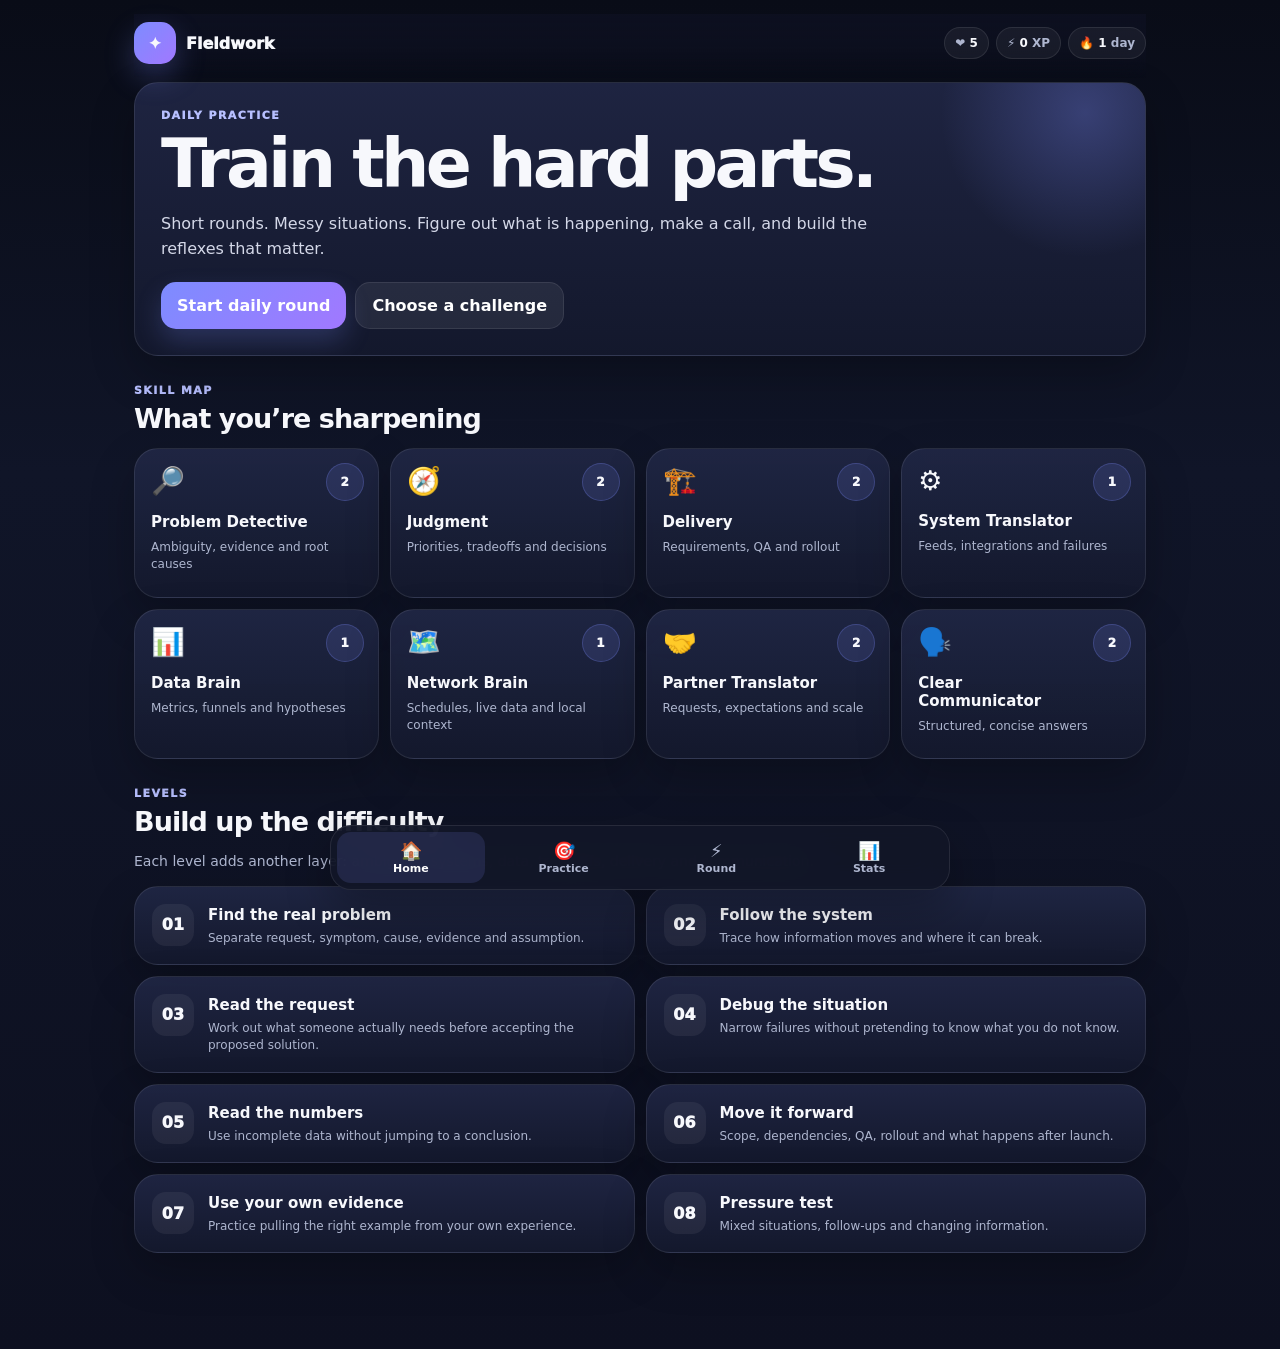
==== index.html @ 537ea499 "Create private practice game" ====
<!doctype html>
<html lang="en">
<head>
<meta charset="utf-8">
<meta name="viewport" content="width=device-width,initial-scale=1,viewport-fit=cover">
<meta name="theme-color" content="#0d1020">
<title>Fieldwork</title>
<style>
:root{--bg:#0d1020;--panel:#181d34;--panel2:#232a48;--text:#f7f8fc;--muted:#aeb6cf;--accent:#7d8cff;--accent2:#a178ff;--good:#46d7a7;--warn:#ffc857;--bad:#ff7180;--line:rgba(255,255,255,.09)}*{box-sizing:border-box}html{scroll-behavior:smooth}body{margin:0;background:linear-gradient(180deg,#090c17,#101528 35%,#0d1020);color:var(--text);font-family:Inter,ui-sans-serif,system-ui,-apple-system,BlinkMacSystemFont,"Segoe UI",sans-serif;min-height:100vh}button,textarea{font:inherit}.app{max-width:1040px;margin:auto;padding:14px 14px 96px}.top{position:sticky;top:0;z-index:8;display:flex;align-items:center;justify-content:space-between;gap:12px;padding:8px 0 14px;background:linear-gradient(180deg,rgba(13,16,32,.97),rgba(13,16,32,.8),transparent);backdrop-filter:blur(12px)}.brand{display:flex;align-items:center;gap:10px;font-weight:950}.logo{width:42px;height:42px;border-radius:15px;background:linear-gradient(135deg,var(--accent),var(--accent2));display:grid;place-items:center;box-shadow:0 12px 30px rgba(125,140,255,.28)}.mini{display:flex;gap:7px;flex-wrap:wrap;justify-content:flex-end}.pill{padding:8px 10px;border:1px solid var(--line);background:rgba(255,255,255,.05);border-radius:99px;color:var(--muted);font-size:12px;font-weight:850}.pill b{color:var(--text)}.view{display:none}.view.active{display:block}.card{background:linear-gradient(180deg,rgba(32,38,68,.94),rgba(20,25,45,.96));border:1px solid var(--line);border-radius:24px;box-shadow:0 18px 45px rgba(0,0,0,.24)}.hero{padding:26px;margin-top:4px;overflow:hidden;position:relative}.hero:after{content:"";position:absolute;width:300px;height:300px;border-radius:50%;background:radial-gradient(circle,rgba(125,140,255,.28),transparent 68%);right:-90px;top:-120px;pointer-events:none}.eyebrow{text-transform:uppercase;letter-spacing:.13em;color:#b7bfff;font-size:11px;font-weight:950}.hero h1{font-size:clamp(36px,8vw,68px);line-height:.94;letter-spacing:-.055em;margin:10px 0 16px;max-width:760px}.hero p{color:#d4d8e8;line-height:1.55;font-size:16px;max-width:720px}.actions{display:flex;gap:9px;flex-wrap:wrap;margin-top:20px}.btn{border:0;color:white;background:linear-gradient(135deg,var(--accent),var(--accent2));padding:13px 16px;border-radius:15px;font-weight:900;cursor:pointer;box-shadow:0 12px 26px rgba(125,140,255,.22)}.btn.secondary{background:rgba(255,255,255,.07);border:1px solid var(--line);box-shadow:none}.btn.ghost{background:transparent;border:1px solid var(--line);box-shadow:none;color:var(--muted)}.btn:disabled{opacity:.45;cursor:not-allowed}.section{margin-top:28px}.section h2{font-size:27px;letter-spacing:-.035em;margin:6px 0 5px}.sub{color:var(--muted);font-size:14px;line-height:1.5}.skills{display:grid;grid-template-columns:repeat(4,1fr);gap:11px;margin-top:14px}.skill{padding:16px;min-height:150px;position:relative}.skill .icon{font-size:27px;margin-bottom:16px}.skill h3{font-size:15px;margin:0 40px 8px 0}.skill p{font-size:12px;color:var(--muted);line-height:1.45;margin:0}.score{position:absolute;right:14px;top:14px;width:38px;height:38px;border-radius:50%;display:grid;place-items:center;background:rgba(125,140,255,.14);border:1px solid rgba(125,140,255,.25);font-size:12px;font-weight:950}.worlds{display:grid;grid-template-columns:repeat(2,1fr);gap:11px;margin-top:14px}.world{padding:17px;display:flex;gap:14px}.worldnum{width:42px;height:42px;flex:none;border-radius:14px;display:grid;place-items:center;background:rgba(255,255,255,.06);font-weight:950}.world h3{font-size:15px;margin:2px 0 6px}.world p{font-size:12px;color:var(--muted);line-height:1.45;margin:0}.quest{max-width:820px;margin:8px auto}.questhead{display:flex;align-items:center;justify-content:space-between;gap:8px;margin-bottom:10px}.round{font-size:12px;font-weight:900;color:#ffdc83;background:rgba(255,200,87,.1);border:1px solid rgba(255,200,87,.2);padding:7px 9px;border-radius:99px}.qcard{padding:24px}.scenario{margin:15px 0 18px;padding:13px 14px;border-left:3px solid var(--accent);background:rgba(125,140,255,.08);border-radius:0 14px 14px 0;line-height:1.5;color:#dce1ef}.q{font-size:23px;font-weight:950;line-height:1.22;letter-spacing:-.025em}.answers{display:grid;gap:9px;margin-top:16px}.answer{border:1px solid var(--line);background:rgba(255,255,255,.045);color:var(--text);text-align:left;padding:13px 14px;border-radius:15px;font-weight:800;cursor:pointer;line-height:1.4}.answer.sel{outline:2px solid var(--accent);background:rgba(125,140,255,.13)}.answer.good{outline:2px solid var(--good);background:rgba(70,215,167,.09)}.answer.bad{outline:2px solid var(--bad);background:rgba(255,113,128,.09)}.feedback{display:none;margin-top:15px;padding:15px;border-radius:15px;background:rgba(255,255,255,.05);border:1px solid var(--line);line-height:1.5}.feedback.show{display:block}.feedback p{font-size:13px;color:var(--muted);margin:6px 0 0}.qactions{display:flex;justify-content:space-between;gap:9px;margin-top:16px}.freebox{margin-top:16px}.freebox textarea{width:100%;min-height:140px;resize:vertical;background:rgba(255,255,255,.045);border:1px solid var(--line);border-radius:16px;color:var(--text);padding:14px;outline:none;line-height:1.5}.freebox textarea:focus{border-color:rgba(125,140,255,.6)}.rubric{display:none;margin-top:12px;padding:15px;border-radius:15px;background:rgba(70,215,167,.07);border:1px solid rgba(70,215,167,.2)}.rubric.show{display:block}.rubric li{margin:7px 0;color:#dce7e2;font-size:13px}.roundgrid{display:grid;grid-template-columns:repeat(2,1fr);gap:11px;margin-top:14px}.roundcard{padding:18px}.roundcard small{font-weight:950;color:#b8c0ff;text-transform:uppercase;letter-spacing:.08em}.roundcard h3{margin:7px 0 7px}.roundcard p{font-size:12px;color:var(--muted);line-height:1.45}.statsgrid{display:grid;grid-template-columns:.8fr 1.2fr;gap:12px}.big{padding:22px;text-align:center}.big .n{font-size:58px;font-weight:950;letter-spacing:-.06em}.big p{color:var(--muted);font-size:12px;line-height:1.5}.mastery{padding:22px}.row{display:grid;grid-template-columns:135px 1fr 32px;gap:9px;align-items:center;margin:12px 0}.row span{font-size:12px;font-weight:850}.bar{height:8px;background:rgba(255,255,255,.07);border-radius:99px;overflow:hidden}.bar i{display:block;height:100%;background:linear-gradient(90deg,var(--accent),var(--accent2))}.mistakes{padding:22px;margin-top:12px}.mistake{padding:12px 0;border-top:1px solid var(--line)}.mistake:first-child{border-top:0}.mistake p{margin:5px 0 0;color:var(--muted);font-size:12px}.nav{position:fixed;bottom:10px;left:50%;transform:translateX(-50%);z-index:10;width:min(620px,calc(100% - 20px));padding:6px;display:grid;grid-template-columns:repeat(4,1fr);gap:5px;background:rgba(18,22,40,.92);border:1px solid var(--line);border-radius:21px;backdrop-filter:blur(16px);box-shadow:0 18px 45px rgba(0,0,0,.28)}.nav button{border:0;background:transparent;color:var(--muted);border-radius:14px;padding:8px 3px;font-size:11px;font-weight:850;cursor:pointer}.nav button b{display:block;font-size:18px;margin-bottom:1px}.nav button.active{background:rgba(125,140,255,.14);color:white}@media(max-width:800px){.skills{grid-template-columns:repeat(2,1fr)}.worlds,.statsgrid{grid-template-columns:1fr}}@media(max-width:520px){.app{padding:10px 10px 88px}.hero{padding:21px}.qcard{padding:19px}.skills{gap:8px}.skill{min-height:145px;padding:14px}.worlds,.roundgrid{grid-template-columns:1fr}.mini .pill:last-child{display:none}.row{grid-template-columns:110px 1fr 28px}}
</style>
</head>
<body>
<div class="app">
<header class="top"><div class="brand"><div class="logo">✦</div><div>Fieldwork</div></div><div class="mini"><div class="pill">❤️ <b id="hearts">5</b></div><div class="pill">⚡ <b id="xp">0</b> XP</div><div class="pill">🔥 <b id="streak">1</b> day</div></div></header>
<main>
<section id="home" class="view active"><div class="card hero"><div class="eyebrow">Daily practice</div><h1>Train the hard parts.</h1><p>Short rounds. Messy situations. Figure out what is happening, make a call, and build the reflexes that matter.</p><div class="actions"><button class="btn" onclick="startQuest()">Start daily round</button><button class="btn secondary" onclick="go('practice')">Choose a challenge</button></div></div><div class="section"><div class="eyebrow">Skill map</div><h2>What you’re sharpening</h2><div class="skills" id="skills"></div></div><div class="section"><div class="eyebrow">Levels</div><h2>Build up the difficulty</h2><p class="sub">Each level adds another layer: ambiguity, systems, data, tradeoffs, delivery and communication.</p><div class="worlds" id="worlds"></div></div></section>
<section id="quest" class="view"><div class="quest"><div class="questhead"><button class="btn ghost" onclick="go('home')">← Home</button><div class="round" id="round"></div></div><div class="card qcard"><div class="eyebrow" id="skilltag"></div><div class="scenario" id="scenario"></div><div class="q" id="question"></div><div class="answers" id="answers"></div><div class="feedback" id="feedback"></div><div class="qactions"><span></span><button class="btn" id="next" onclick="nextStep()" disabled>Check</button></div></div></div></section>
<section id="practice" class="view"><div class="section"><div class="eyebrow">Challenge room</div><h2>Pick a mode</h2><p class="sub">Use quick rounds for speed or free response when you want to work through a messy situation in your own words.</p><div class="roundgrid" id="roundgrid"></div></div><div class="section"><div class="card qcard"><div class="eyebrow">Free response</div><div class="scenario">A partner says riders are complaining that buses shown in the app are not arriving.</div><div class="q">What would you do before deciding what needs to change?</div><div class="freebox"><textarea id="freeAnswer" placeholder="Work through it here..."></textarea><div class="actions"><button class="btn" onclick="showRubric()">Reveal checkpoints</button><button class="btn ghost" onclick="document.getElementById('freeAnswer').value=''">Clear</button></div><div class="rubric" id="rubric"><strong>Checkpoints</strong><ul><li>Clarify what riders are actually seeing, where, when and how often.</li><li>Separate scheduled information, real-time information, operational cancellations, processing and what the interface communicates.</li><li>Look for both quantitative and qualitative evidence.</li><li>Narrow the likely cause before deciding on a change.</li><li>Make ownership and next steps clear.</li><li>Decide what evidence would show that the problem is resolved.</li></ul></div></div></div></div></section>
<section id="stats" class="view"><div class="section"><div class="eyebrow">Progress</div><h2>Your dashboard</h2><div class="statsgrid"><div class="card big"><div class="n" id="bigxp">0</div><strong>TOTAL XP</strong><p>XP goes up when you catch assumptions, narrow causes, define success and make a defensible call.</p><button class="btn ghost" onclick="resetAll()">Reset progress</button></div><div class="card mastery" id="mastery"></div></div><div class="card mistakes"><div class="eyebrow">Replay deck</div><h2>Patterns worth revisiting</h2><div id="mistakes"></div></div></div></section>
</main></div>
<nav class="nav"><button data-v="home" class="active" onclick="go('home')"><b>🏠</b>Home</button><button data-v="practice" onclick="go('practice')"><b>🎯</b>Practice</button><button onclick="startQuest()"><b>⚡</b>Round</button><button data-v="stats" onclick="go('stats')"><b>📊</b>Stats</button></nav>
<script>
const skills=[['🔎','Problem Detective','Ambiguity, evidence and root causes',2],['🧭','Judgment','Priorities, tradeoffs and decisions',2],['🏗️','Delivery','Requirements, QA and rollout',2],['⚙️','System Translator','Feeds, integrations and failures',1],['📊','Data Brain','Metrics, funnels and hypotheses',1],['🗺️','Network Brain','Schedules, live data and local context',1],['🤝','Partner Translator','Requests, expectations and scale',2],['🗣️','Clear Communicator','Structured, concise answers',2]];
const worlds=[['01','Find the real problem','Separate request, symptom, cause, evidence and assumption.'],['02','Follow the system','Trace how information moves and where it can break.'],['03','Read the request','Work out what someone actually needs before accepting the proposed solution.'],['04','Debug the situation','Narrow failures without pretending to know what you do not know.'],['05','Read the numbers','Use incomplete data without jumping to a conclusion.'],['06','Move it forward','Scope, dependencies, QA, rollout and what happens after launch.'],['07','Use your own evidence','Practice pulling the right example from your own experience.'],['08','Pressure test','Mixed situations, follow-ups and changing information.']];
const rounds=[['Warm-up','Fast pattern recognition'],['Messy problem','Ambiguity and investigation'],['Tradeoffs','Competing needs and limited capacity'],['Systems','Feeds, integrations and failures'],['Numbers','Adoption, segmentation and evidence'],['People','Expectations, disagreement and communication']];
const qs=[
{skill:'Problem Detective',s:'A partner says riders are complaining that buses shown in the app never arrive.',q:'What is the best first move?',a:['Ask the technical team to fix the prediction model.','Clarify what riders are actually seeing, where, when and how often before deciding where the problem lives.','Add a warning that live information may be inaccurate.','Ask the partner to resend its schedule feed.'],c:1,x:10,why:'The complaint is a symptom, not a diagnosis. First narrow the observed behaviour and affected context.',m:'Jumping from a symptom directly to a solution.'},
{skill:'System Translator',s:'The complaints are concentrated on three evening routes. Scheduled trips remain visible, but vehicles often disappear from the map.',q:'Which investigation is most useful next?',a:['Check whether live vehicle or trip updates stop arriving for those trips, and compare that with what actually happened operationally.','Remove the routes until the partner fixes them.','Assume drivers are forgetting to transmit location.','Make disappearing vehicles less noticeable in the interface.'],c:0,x:15,why:'Now there is a narrower symptom. Compare the live information with operational reality before deciding where the break sits.',m:'Naming a technical cause before checking the information path.'},
{skill:'Partner Translator',s:'A large partner asks for a dashboard showing everything users are doing in the app. The build estimate is six weeks.',q:'What should happen before it is prioritized?',a:['Accept because the partner is large.','Find out what decisions the partner is trying to make with the dashboard and what information would actually change those decisions.','Reject it because six weeks is too expensive.','Start with dashboard concepts.'],c:1,x:15,why:'A dashboard is a proposed solution. The useful question is what decision or job sits underneath the request.',m:'Treating a requested solution as the requirement.'},
{skill:'Data Brain',s:'A new feature has 100 eligible partners, 72 enabled, 45 used it once, and 18 use it weekly.',q:'Can you conclude that adoption is poor?',a:['Yes, only 18% use it weekly.','No. First understand intended usage frequency, launch timing, partner segments, onboarding, value delivered and whether weekly use is expected.','Yes, activation should always exceed 80%.','No, 72% enabled it so adoption is strong.'],c:1,x:15,why:'The numbers need context. Define what valuable usage should look like, for whom, and over what period.',m:'Judging a metric without knowing the intended behaviour or denominator.'},
{skill:'Judgment',s:'Three partners want different versions of the same alert capability. There is capacity for one approach this quarter.',q:'Which framing is strongest?',a:['Build the version requested by the largest partner.','Average the three requests into one compromise.','Identify the underlying problem each partner is solving, find shared needs and constraints, then decide whether one reusable pattern, configuration, localization or no build is appropriate.','Use a scoring framework and pick the highest score.'],c:2,x:20,why:'First determine whether the requests represent the same underlying opportunity. A scoring framework can support a decision, but it cannot do the thinking for you.',m:'Using partner size or a framework before understanding underlying needs.'}
];
let state=JSON.parse(localStorage.getItem('fieldwork_game')||'null')||{xp:0,hearts:5,streak:1,qi:0,answered:false,skills:{},mistakes:{}};skills.forEach(s=>{if(state.skills[s[1]]==null)state.skills[s[1]]=s[3]});let selected=null;
function save(){localStorage.setItem('fieldwork_game',JSON.stringify(state));chrome()}
function chrome(){xp.textContent=state.xp;hearts.textContent=state.hearts;streak.textContent=state.streak;bigxp.textContent=state.xp}
function renderHome(){document.getElementById('skills').innerHTML=skills.map(s=>`<div class="card skill"><div class="score">${Number(state.skills[s[1]]).toFixed(state.skills[s[1]]%1?1:0)}</div><div class="icon">${s[0]}</div><h3>${s[1]}</h3><p>${s[2]}</p></div>`).join('');document.getElementById('worlds').innerHTML=worlds.map(w=>`<div class="card world"><div class="worldnum">${w[0]}</div><div><h3>${w[1]}</h3><p>${w[2]}</p></div></div>`).join('')}
function renderPractice(){document.getElementById('roundgrid').innerHTML=rounds.map(r=>`<div class="card roundcard"><small>Mode</small><h3>${r[0]}</h3><p>${r[1]}</p><button class="btn secondary" onclick="startQuest()">Start</button></div>`).join('')}
function renderStats(){document.getElementById('mastery').innerHTML='<div class="eyebrow">Mastery</div><h2>Skill ratings</h2>'+skills.map(s=>`<div class="row"><span>${s[1]}</span><div class="bar"><i style="width:${Math.min(100,state.skills[s[1]]*20)}%"></i></div><span>${Number(state.skills[s[1]]).toFixed(1)}</span></div>`).join('');let e=Object.entries(state.mistakes).sort((a,b)=>b[1]-a[1]);document.getElementById('mistakes').innerHTML=e.length?e.map(([m,n])=>`<div class="mistake"><strong>${m}</strong><p>Seen ${n} time${n===1?'':'s'}.</p></div>`).join(''):'<div class="mistake"><strong>Nothing here yet.</strong><p>Patterns you miss during rounds will collect here.</p></div>'}
function go(id){document.querySelectorAll('.view').forEach(v=>v.classList.remove('active'));document.getElementById(id).classList.add('active');document.querySelectorAll('.nav button[data-v]').forEach(b=>b.classList.toggle('active',b.dataset.v===id));if(id==='home')renderHome();if(id==='practice')renderPractice();if(id==='stats')renderStats();scrollTo({top:0,behavior:'smooth'})}
function startQuest(){if(state.qi>=qs.length)state.qi=0;go('quest');renderQ()}
function renderQ(){let z=qs[state.qi];round.textContent=`Round ${state.qi+1} of ${qs.length}`;skilltag.textContent=z.skill;scenario.textContent=z.s;question.textContent=z.q;answers.innerHTML=z.a.map((a,i)=>`<button class="answer" onclick="choose(${i})">${String.fromCharCode(65+i)}. ${a}</button>`).join('');feedback.className='feedback';feedback.innerHTML='';next.disabled=true;next.textContent='Check';selected=null;state.answered=false;save()}
function choose(i){if(state.answered)return;selected=i;document.querySelectorAll('.answer').forEach((b,j)=>b.classList.toggle('sel',j===i));next.disabled=false}
function nextStep(){let z=qs[state.qi];if(!state.answered){state.answered=true;let good=selected===z.c;document.querySelectorAll('.answer').forEach((b,j)=>{b.classList.remove('sel');if(j===z.c)b.classList.add('good');if(j===selected&&!good)b.classList.add('bad')});if(good){state.xp+=z.x;state.skills[z.skill]=Math.min(5,(state.skills[z.skill]||1)+.25)}else{state.hearts=Math.max(0,state.hearts-1);state.mistakes[z.m]=(state.mistakes[z.m]||0)+1}feedback.className='feedback show';feedback.innerHTML=`<strong>${good?'✅ Nice read':'❤️ Heart lost'}</strong><p>${z.why}</p>${good?`<p style="color:#6ee7bd;font-weight:900">+${z.x} XP</p>`:''}`;next.textContent=state.qi===qs.length-1?'Finish':'Next';save();return}state.qi++;if(state.qi>=qs.length){state.qi=qs.length;save();go('stats')}else renderQ()}
function showRubric(){rubric.classList.add('show')}
function resetAll(){if(confirm('Reset XP, hearts, mastery and replay deck?')){localStorage.removeItem('fieldwork_game');location.reload()}}
renderHome();renderPractice();renderStats();chrome();
</script>
</body></html>
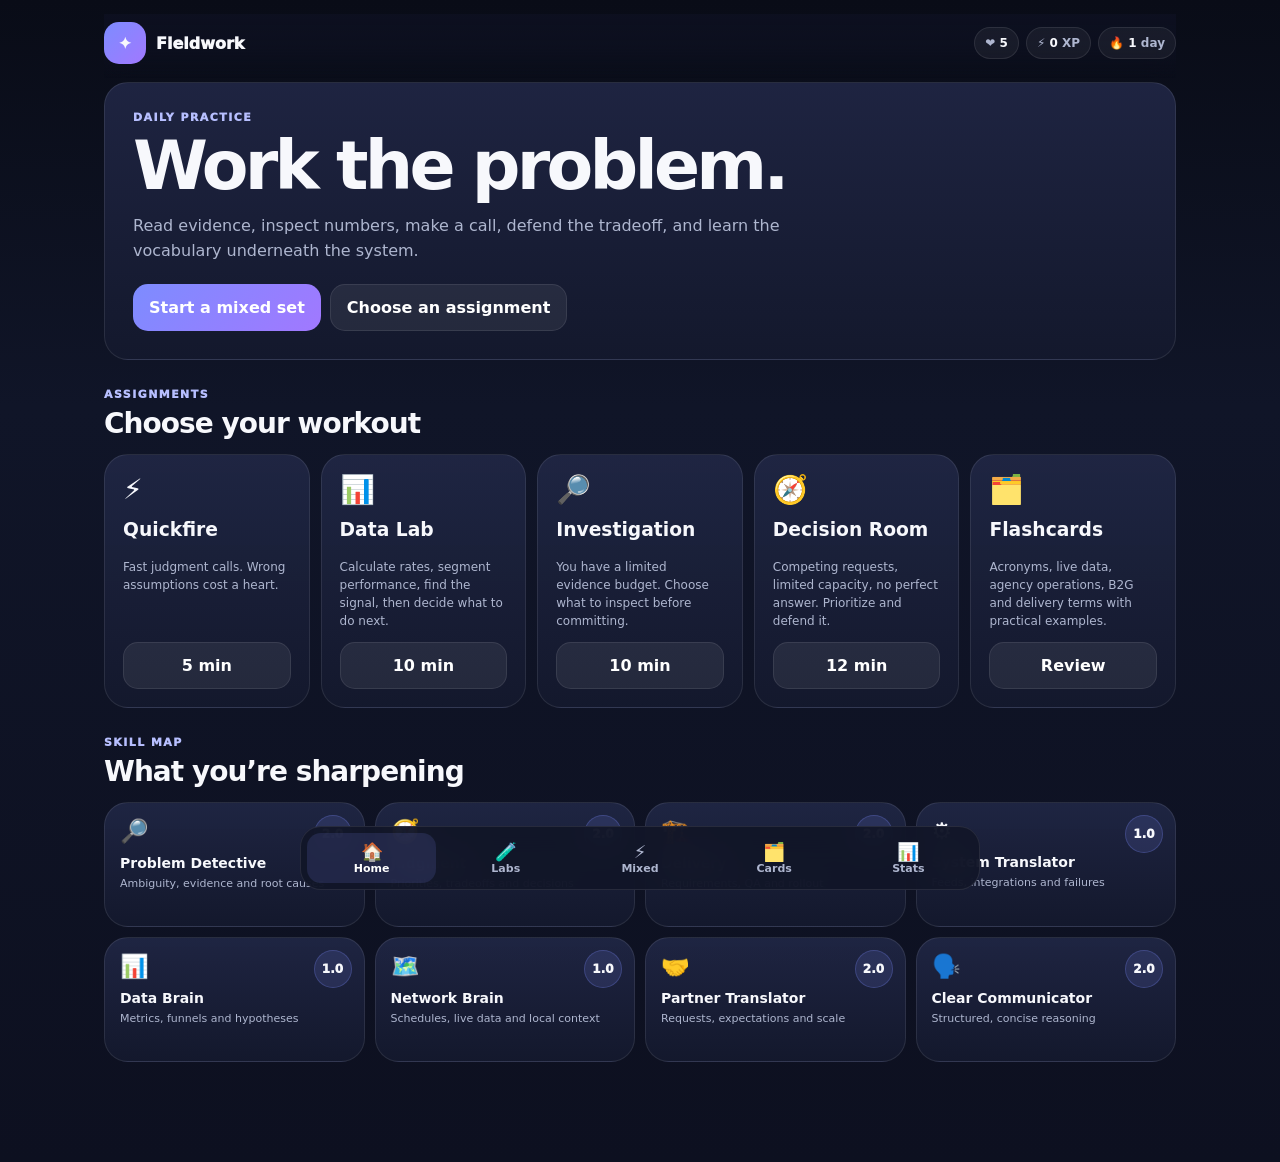
==== commit 03dd670b: "Upgrade Fieldwork with data labs and flashcards" ====
--- a/index.html
+++ b/index.html
@@ -6,43 +6,124 @@
 <meta name="theme-color" content="#0d1020">
 <title>Fieldwork</title>
 <style>
-:root{--bg:#0d1020;--panel:#181d34;--panel2:#232a48;--text:#f7f8fc;--muted:#aeb6cf;--accent:#7d8cff;--accent2:#a178ff;--good:#46d7a7;--warn:#ffc857;--bad:#ff7180;--line:rgba(255,255,255,.09)}*{box-sizing:border-box}html{scroll-behavior:smooth}body{margin:0;background:linear-gradient(180deg,#090c17,#101528 35%,#0d1020);color:var(--text);font-family:Inter,ui-sans-serif,system-ui,-apple-system,BlinkMacSystemFont,"Segoe UI",sans-serif;min-height:100vh}button,textarea{font:inherit}.app{max-width:1040px;margin:auto;padding:14px 14px 96px}.top{position:sticky;top:0;z-index:8;display:flex;align-items:center;justify-content:space-between;gap:12px;padding:8px 0 14px;background:linear-gradient(180deg,rgba(13,16,32,.97),rgba(13,16,32,.8),transparent);backdrop-filter:blur(12px)}.brand{display:flex;align-items:center;gap:10px;font-weight:950}.logo{width:42px;height:42px;border-radius:15px;background:linear-gradient(135deg,var(--accent),var(--accent2));display:grid;place-items:center;box-shadow:0 12px 30px rgba(125,140,255,.28)}.mini{display:flex;gap:7px;flex-wrap:wrap;justify-content:flex-end}.pill{padding:8px 10px;border:1px solid var(--line);background:rgba(255,255,255,.05);border-radius:99px;color:var(--muted);font-size:12px;font-weight:850}.pill b{color:var(--text)}.view{display:none}.view.active{display:block}.card{background:linear-gradient(180deg,rgba(32,38,68,.94),rgba(20,25,45,.96));border:1px solid var(--line);border-radius:24px;box-shadow:0 18px 45px rgba(0,0,0,.24)}.hero{padding:26px;margin-top:4px;overflow:hidden;position:relative}.hero:after{content:"";position:absolute;width:300px;height:300px;border-radius:50%;background:radial-gradient(circle,rgba(125,140,255,.28),transparent 68%);right:-90px;top:-120px;pointer-events:none}.eyebrow{text-transform:uppercase;letter-spacing:.13em;color:#b7bfff;font-size:11px;font-weight:950}.hero h1{font-size:clamp(36px,8vw,68px);line-height:.94;letter-spacing:-.055em;margin:10px 0 16px;max-width:760px}.hero p{color:#d4d8e8;line-height:1.55;font-size:16px;max-width:720px}.actions{display:flex;gap:9px;flex-wrap:wrap;margin-top:20px}.btn{border:0;color:white;background:linear-gradient(135deg,var(--accent),var(--accent2));padding:13px 16px;border-radius:15px;font-weight:900;cursor:pointer;box-shadow:0 12px 26px rgba(125,140,255,.22)}.btn.secondary{background:rgba(255,255,255,.07);border:1px solid var(--line);box-shadow:none}.btn.ghost{background:transparent;border:1px solid var(--line);box-shadow:none;color:var(--muted)}.btn:disabled{opacity:.45;cursor:not-allowed}.section{margin-top:28px}.section h2{font-size:27px;letter-spacing:-.035em;margin:6px 0 5px}.sub{color:var(--muted);font-size:14px;line-height:1.5}.skills{display:grid;grid-template-columns:repeat(4,1fr);gap:11px;margin-top:14px}.skill{padding:16px;min-height:150px;position:relative}.skill .icon{font-size:27px;margin-bottom:16px}.skill h3{font-size:15px;margin:0 40px 8px 0}.skill p{font-size:12px;color:var(--muted);line-height:1.45;margin:0}.score{position:absolute;right:14px;top:14px;width:38px;height:38px;border-radius:50%;display:grid;place-items:center;background:rgba(125,140,255,.14);border:1px solid rgba(125,140,255,.25);font-size:12px;font-weight:950}.worlds{display:grid;grid-template-columns:repeat(2,1fr);gap:11px;margin-top:14px}.world{padding:17px;display:flex;gap:14px}.worldnum{width:42px;height:42px;flex:none;border-radius:14px;display:grid;place-items:center;background:rgba(255,255,255,.06);font-weight:950}.world h3{font-size:15px;margin:2px 0 6px}.world p{font-size:12px;color:var(--muted);line-height:1.45;margin:0}.quest{max-width:820px;margin:8px auto}.questhead{display:flex;align-items:center;justify-content:space-between;gap:8px;margin-bottom:10px}.round{font-size:12px;font-weight:900;color:#ffdc83;background:rgba(255,200,87,.1);border:1px solid rgba(255,200,87,.2);padding:7px 9px;border-radius:99px}.qcard{padding:24px}.scenario{margin:15px 0 18px;padding:13px 14px;border-left:3px solid var(--accent);background:rgba(125,140,255,.08);border-radius:0 14px 14px 0;line-height:1.5;color:#dce1ef}.q{font-size:23px;font-weight:950;line-height:1.22;letter-spacing:-.025em}.answers{display:grid;gap:9px;margin-top:16px}.answer{border:1px solid var(--line);background:rgba(255,255,255,.045);color:var(--text);text-align:left;padding:13px 14px;border-radius:15px;font-weight:800;cursor:pointer;line-height:1.4}.answer.sel{outline:2px solid var(--accent);background:rgba(125,140,255,.13)}.answer.good{outline:2px solid var(--good);background:rgba(70,215,167,.09)}.answer.bad{outline:2px solid var(--bad);background:rgba(255,113,128,.09)}.feedback{display:none;margin-top:15px;padding:15px;border-radius:15px;background:rgba(255,255,255,.05);border:1px solid var(--line);line-height:1.5}.feedback.show{display:block}.feedback p{font-size:13px;color:var(--muted);margin:6px 0 0}.qactions{display:flex;justify-content:space-between;gap:9px;margin-top:16px}.freebox{margin-top:16px}.freebox textarea{width:100%;min-height:140px;resize:vertical;background:rgba(255,255,255,.045);border:1px solid var(--line);border-radius:16px;color:var(--text);padding:14px;outline:none;line-height:1.5}.freebox textarea:focus{border-color:rgba(125,140,255,.6)}.rubric{display:none;margin-top:12px;padding:15px;border-radius:15px;background:rgba(70,215,167,.07);border:1px solid rgba(70,215,167,.2)}.rubric.show{display:block}.rubric li{margin:7px 0;color:#dce7e2;font-size:13px}.roundgrid{display:grid;grid-template-columns:repeat(2,1fr);gap:11px;margin-top:14px}.roundcard{padding:18px}.roundcard small{font-weight:950;color:#b8c0ff;text-transform:uppercase;letter-spacing:.08em}.roundcard h3{margin:7px 0 7px}.roundcard p{font-size:12px;color:var(--muted);line-height:1.45}.statsgrid{display:grid;grid-template-columns:.8fr 1.2fr;gap:12px}.big{padding:22px;text-align:center}.big .n{font-size:58px;font-weight:950;letter-spacing:-.06em}.big p{color:var(--muted);font-size:12px;line-height:1.5}.mastery{padding:22px}.row{display:grid;grid-template-columns:135px 1fr 32px;gap:9px;align-items:center;margin:12px 0}.row span{font-size:12px;font-weight:850}.bar{height:8px;background:rgba(255,255,255,.07);border-radius:99px;overflow:hidden}.bar i{display:block;height:100%;background:linear-gradient(90deg,var(--accent),var(--accent2))}.mistakes{padding:22px;margin-top:12px}.mistake{padding:12px 0;border-top:1px solid var(--line)}.mistake:first-child{border-top:0}.mistake p{margin:5px 0 0;color:var(--muted);font-size:12px}.nav{position:fixed;bottom:10px;left:50%;transform:translateX(-50%);z-index:10;width:min(620px,calc(100% - 20px));padding:6px;display:grid;grid-template-columns:repeat(4,1fr);gap:5px;background:rgba(18,22,40,.92);border:1px solid var(--line);border-radius:21px;backdrop-filter:blur(16px);box-shadow:0 18px 45px rgba(0,0,0,.28)}.nav button{border:0;background:transparent;color:var(--muted);border-radius:14px;padding:8px 3px;font-size:11px;font-weight:850;cursor:pointer}.nav button b{display:block;font-size:18px;margin-bottom:1px}.nav button.active{background:rgba(125,140,255,.14);color:white}@media(max-width:800px){.skills{grid-template-columns:repeat(2,1fr)}.worlds,.statsgrid{grid-template-columns:1fr}}@media(max-width:520px){.app{padding:10px 10px 88px}.hero{padding:21px}.qcard{padding:19px}.skills{gap:8px}.skill{min-height:145px;padding:14px}.worlds,.roundgrid{grid-template-columns:1fr}.mini .pill:last-child{display:none}.row{grid-template-columns:110px 1fr 28px}}
+:root{--bg:#0d1020;--panel:#181d34;--text:#f7f8fc;--muted:#aeb6cf;--accent:#7d8cff;--accent2:#a178ff;--good:#46d7a7;--warn:#ffc857;--bad:#ff7180;--line:rgba(255,255,255,.09)}*{box-sizing:border-box}html{scroll-behavior:smooth}body{margin:0;background:linear-gradient(180deg,#090c17,#101528 35%,#0d1020);color:var(--text);font-family:Inter,ui-sans-serif,system-ui,-apple-system,BlinkMacSystemFont,"Segoe UI",sans-serif;min-height:100vh}button,input,textarea,select{font:inherit}.app{max-width:1100px;margin:auto;padding:14px 14px 100px}.top{position:sticky;top:0;z-index:8;display:flex;align-items:center;justify-content:space-between;gap:12px;padding:8px 0 14px;background:linear-gradient(180deg,rgba(13,16,32,.97),rgba(13,16,32,.82),transparent);backdrop-filter:blur(12px)}.brand{display:flex;align-items:center;gap:10px;font-weight:950}.logo{width:42px;height:42px;border-radius:15px;background:linear-gradient(135deg,var(--accent),var(--accent2));display:grid;place-items:center}.mini{display:flex;gap:7px;flex-wrap:wrap;justify-content:flex-end}.pill,.tag{padding:8px 10px;border:1px solid var(--line);background:rgba(255,255,255,.05);border-radius:99px;color:var(--muted);font-size:12px;font-weight:850}.pill b{color:var(--text)}.view{display:none}.view.active{display:block}.card{background:linear-gradient(180deg,rgba(32,38,68,.94),rgba(20,25,45,.97));border:1px solid var(--line);border-radius:24px}.hero{padding:28px;margin-top:4px}.eyebrow{text-transform:uppercase;letter-spacing:.13em;color:#b7bfff;font-size:11px;font-weight:950}.hero h1{font-size:clamp(38px,8vw,68px);line-height:.94;letter-spacing:-.055em;margin:10px 0 16px;max-width:760px}.hero p,.sub{color:var(--muted);line-height:1.55}.hero p{max-width:720px}.actions{display:flex;gap:9px;flex-wrap:wrap;margin-top:20px}.btn{border:0;color:white;background:linear-gradient(135deg,var(--accent),var(--accent2));padding:13px 16px;border-radius:15px;font-weight:900;cursor:pointer}.btn.secondary{background:rgba(255,255,255,.07);border:1px solid var(--line)}.btn.ghost{background:transparent;border:1px solid var(--line);color:var(--muted)}.btn:disabled{opacity:.4;cursor:not-allowed}.section{margin-top:28px}.section h2{font-size:28px;letter-spacing:-.035em;margin:6px 0}.modes{display:grid;grid-template-columns:repeat(5,1fr);gap:11px;margin-top:14px}.mode{padding:18px;min-height:210px;display:flex;flex-direction:column}.mode .icon{font-size:28px}.mode h3{margin:13px 0 6px}.mode p{font-size:12px;color:var(--muted);line-height:1.5;flex:1}.skills{display:grid;grid-template-columns:repeat(4,1fr);gap:10px;margin-top:14px}.skill{padding:15px;position:relative;min-height:125px}.skill .icon{font-size:23px;margin-bottom:10px}.skill h3{font-size:14px;margin:0 42px 5px 0}.skill p{font-size:11px;color:var(--muted);line-height:1.4;margin:0}.score{position:absolute;right:12px;top:12px;width:38px;height:38px;border-radius:50%;display:grid;place-items:center;background:rgba(125,140,255,.14);border:1px solid rgba(125,140,255,.25);font-size:12px;font-weight:950}.lab{max-width:900px;margin:8px auto}.labhead{display:flex;align-items:center;justify-content:space-between;gap:10px;margin-bottom:10px}.labcard{padding:24px}.scenario{margin:15px 0 18px;padding:14px;border-left:3px solid var(--accent);background:rgba(125,140,255,.08);border-radius:0 14px 14px 0;line-height:1.5;color:#dce1ef}.q{font-size:23px;font-weight:950;line-height:1.22;letter-spacing:-.025em;margin:10px 0}.datawrap{overflow-x:auto;border:1px solid var(--line);border-radius:15px;margin:14px 0}.datatable{width:100%;border-collapse:collapse;min-width:650px}.datatable th,.datatable td{padding:11px 12px;border-bottom:1px solid var(--line);font-size:12px;text-align:right}.datatable th:first-child,.datatable td:first-child{text-align:left}.datatable th{color:#c7cdf5;background:rgba(255,255,255,.05)}.datatable tr:last-child td{border-bottom:0}.prompt{padding:15px 0;border-top:1px solid var(--line)}.prompt:first-of-type{border-top:0}.prompt label{display:block;font-weight:900;margin-bottom:8px;line-height:1.4}.field,textarea,select{width:100%;background:rgba(255,255,255,.045);border:1px solid var(--line);border-radius:13px;color:var(--text);padding:12px;outline:none}.field{max-width:220px}.field:focus,textarea:focus,select:focus{border-color:rgba(125,140,255,.7)}textarea{min-height:110px;resize:vertical;line-height:1.5}.choices{display:grid;gap:8px}.choice{border:1px solid var(--line);background:rgba(255,255,255,.045);color:var(--text);text-align:left;padding:12px;border-radius:13px;font-weight:800;cursor:pointer}.choice.sel{outline:2px solid var(--accent);background:rgba(125,140,255,.12)}.choice.good{outline:2px solid var(--good);background:rgba(70,215,167,.08)}.choice.bad{outline:2px solid var(--bad);background:rgba(255,113,128,.08)}.feedback{display:none;margin-top:14px;padding:16px;border-radius:15px;background:rgba(255,255,255,.05);border:1px solid var(--line);line-height:1.5}.feedback.show{display:block}.feedback p,.feedback li{font-size:13px;color:var(--muted)}.feedback ul{padding-left:20px}.evidence{display:grid;grid-template-columns:repeat(2,1fr);gap:9px;margin:14px 0}.evidence button{padding:13px;border-radius:14px;border:1px solid var(--line);background:rgba(255,255,255,.045);color:var(--text);text-align:left;cursor:pointer}.evidence button b{display:block;margin-bottom:4px}.evidence button span{font-size:11px;color:var(--muted);line-height:1.4}.evidence button.sel{outline:2px solid var(--accent);background:rgba(125,140,255,.12)}.budget{display:flex;gap:8px;align-items:center;flex-wrap:wrap;margin:10px 0}.statsgrid{display:grid;grid-template-columns:.8fr 1.2fr;gap:12px}.big,.mastery,.mistakes{padding:22px}.big{text-align:center}.big .n{font-size:58px;font-weight:950;letter-spacing:-.06em}.row{display:grid;grid-template-columns:135px 1fr 36px;gap:9px;align-items:center;margin:12px 0}.row span{font-size:12px;font-weight:850}.bar{height:8px;background:rgba(255,255,255,.07);border-radius:99px;overflow:hidden}.bar i{display:block;height:100%;background:linear-gradient(90deg,var(--accent),var(--accent2))}.mistake{padding:12px 0;border-top:1px solid var(--line)}.mistake:first-child{border-top:0}.mistake p{margin:5px 0 0;color:var(--muted);font-size:12px}.nav{position:fixed;bottom:10px;left:50%;transform:translateX(-50%);z-index:10;width:min(680px,calc(100% - 20px));padding:6px;display:grid;grid-template-columns:repeat(5,1fr);gap:5px;background:rgba(18,22,40,.94);border:1px solid var(--line);border-radius:21px;backdrop-filter:blur(16px)}.nav button{border:0;background:transparent;color:var(--muted);border-radius:14px;padding:8px 3px;font-size:11px;font-weight:850;cursor:pointer}.nav button b{display:block;font-size:18px}.nav button.active{background:rgba(125,140,255,.14);color:white}.tiny{font-size:11px;color:var(--muted)}.checkrow{display:flex;align-items:flex-start;gap:9px;padding:10px 0;border-bottom:1px solid var(--line)}.checkrow input{width:18px;height:18px;margin-top:2px}.checkrow label{flex:1;line-height:1.4}.flashshell{max-width:760px;margin:8px auto}.flashcontrols{display:flex;gap:8px;flex-wrap:wrap;margin:12px 0}.flashcontrols select{width:auto;min-width:170px}.flashcard{min-height:360px;padding:28px;display:flex;flex-direction:column;justify-content:center;align-items:center;text-align:center;cursor:pointer;position:relative}.flashcard .front{font-size:clamp(34px,8vw,64px);font-weight:950;letter-spacing:-.045em}.flashcard .hint{color:var(--muted);margin-top:12px;font-size:13px}.flashcard .back{display:none;max-width:620px}.flashcard.flipped .front,.flashcard.flipped .hint{display:none}.flashcard.flipped .back{display:block}.flashcard .definition{font-size:22px;font-weight:900;line-height:1.25;margin-bottom:16px}.flashcard .why{color:var(--muted);line-height:1.55;text-align:left}.flashcard .example{margin-top:14px;padding:13px;border-radius:13px;background:rgba(125,140,255,.08);text-align:left;line-height:1.5}.flashactions{display:flex;gap:9px;justify-content:center;flex-wrap:wrap;margin-top:12px}.deckprogress{text-align:center;color:var(--muted);font-size:12px;margin:9px 0}.kpis{display:grid;grid-template-columns:repeat(3,1fr);gap:9px;margin:12px 0}.kpi{padding:13px;background:rgba(255,255,255,.04);border:1px solid var(--line);border-radius:14px}.kpi b{font-size:20px;display:block}.kpi span{font-size:11px;color:var(--muted)}@media(max-width:900px){.modes{grid-template-columns:repeat(2,1fr)}.skills{grid-template-columns:repeat(2,1fr)}.statsgrid{grid-template-columns:1fr}}@media(max-width:560px){.app{padding:10px 10px 92px}.hero,.labcard,.flashcard{padding:20px}.modes,.skills,.evidence{grid-template-columns:1fr}.mini .pill:last-child{display:none}.kpis{grid-template-columns:1fr}.row{grid-template-columns:105px 1fr 30px}.q{font-size:21px}.nav button{font-size:10px}.flashcard{min-height:330px}.flashcard .front{font-size:38px}}
 </style>
 </head>
 <body>
 <div class="app">
 <header class="top"><div class="brand"><div class="logo">✦</div><div>Fieldwork</div></div><div class="mini"><div class="pill">❤️ <b id="hearts">5</b></div><div class="pill">⚡ <b id="xp">0</b> XP</div><div class="pill">🔥 <b id="streak">1</b> day</div></div></header>
 <main>
-<section id="home" class="view active"><div class="card hero"><div class="eyebrow">Daily practice</div><h1>Train the hard parts.</h1><p>Short rounds. Messy situations. Figure out what is happening, make a call, and build the reflexes that matter.</p><div class="actions"><button class="btn" onclick="startQuest()">Start daily round</button><button class="btn secondary" onclick="go('practice')">Choose a challenge</button></div></div><div class="section"><div class="eyebrow">Skill map</div><h2>What you’re sharpening</h2><div class="skills" id="skills"></div></div><div class="section"><div class="eyebrow">Levels</div><h2>Build up the difficulty</h2><p class="sub">Each level adds another layer: ambiguity, systems, data, tradeoffs, delivery and communication.</p><div class="worlds" id="worlds"></div></div></section>
-<section id="quest" class="view"><div class="quest"><div class="questhead"><button class="btn ghost" onclick="go('home')">← Home</button><div class="round" id="round"></div></div><div class="card qcard"><div class="eyebrow" id="skilltag"></div><div class="scenario" id="scenario"></div><div class="q" id="question"></div><div class="answers" id="answers"></div><div class="feedback" id="feedback"></div><div class="qactions"><span></span><button class="btn" id="next" onclick="nextStep()" disabled>Check</button></div></div></div></section>
-<section id="practice" class="view"><div class="section"><div class="eyebrow">Challenge room</div><h2>Pick a mode</h2><p class="sub">Use quick rounds for speed or free response when you want to work through a messy situation in your own words.</p><div class="roundgrid" id="roundgrid"></div></div><div class="section"><div class="card qcard"><div class="eyebrow">Free response</div><div class="scenario">A partner says riders are complaining that buses shown in the app are not arriving.</div><div class="q">What would you do before deciding what needs to change?</div><div class="freebox"><textarea id="freeAnswer" placeholder="Work through it here..."></textarea><div class="actions"><button class="btn" onclick="showRubric()">Reveal checkpoints</button><button class="btn ghost" onclick="document.getElementById('freeAnswer').value=''">Clear</button></div><div class="rubric" id="rubric"><strong>Checkpoints</strong><ul><li>Clarify what riders are actually seeing, where, when and how often.</li><li>Separate scheduled information, real-time information, operational cancellations, processing and what the interface communicates.</li><li>Look for both quantitative and qualitative evidence.</li><li>Narrow the likely cause before deciding on a change.</li><li>Make ownership and next steps clear.</li><li>Decide what evidence would show that the problem is resolved.</li></ul></div></div></div></div></section>
-<section id="stats" class="view"><div class="section"><div class="eyebrow">Progress</div><h2>Your dashboard</h2><div class="statsgrid"><div class="card big"><div class="n" id="bigxp">0</div><strong>TOTAL XP</strong><p>XP goes up when you catch assumptions, narrow causes, define success and make a defensible call.</p><button class="btn ghost" onclick="resetAll()">Reset progress</button></div><div class="card mastery" id="mastery"></div></div><div class="card mistakes"><div class="eyebrow">Replay deck</div><h2>Patterns worth revisiting</h2><div id="mistakes"></div></div></div></section>
+<section id="home" class="view active">
+<div class="card hero"><div class="eyebrow">Daily practice</div><h1>Work the problem.</h1><p>Read evidence, inspect numbers, make a call, defend the tradeoff, and learn the vocabulary underneath the system.</p><div class="actions"><button class="btn" onclick="startMixed()">Start a mixed set</button><button class="btn secondary" onclick="go('practice')">Choose an assignment</button></div></div>
+<div class="section"><div class="eyebrow">Assignments</div><h2>Choose your workout</h2><div class="modes">
+<div class="card mode"><div class="icon">⚡</div><h3>Quickfire</h3><p>Fast judgment calls. Wrong assumptions cost a heart.</p><button class="btn secondary" onclick="startQuick()">5 min</button></div>
+<div class="card mode"><div class="icon">📊</div><h3>Data Lab</h3><p>Calculate rates, segment performance, find the signal, then decide what to do next.</p><button class="btn secondary" onclick="startData(0)">10 min</button></div>
+<div class="card mode"><div class="icon">🔎</div><h3>Investigation</h3><p>You have a limited evidence budget. Choose what to inspect before committing.</p><button class="btn secondary" onclick="startInvestigation()">10 min</button></div>
+<div class="card mode"><div class="icon">🧭</div><h3>Decision Room</h3><p>Competing requests, limited capacity, no perfect answer. Prioritize and defend it.</p><button class="btn secondary" onclick="startPriority()">12 min</button></div>
+<div class="card mode"><div class="icon">🗂️</div><h3>Flashcards</h3><p>Acronyms, live data, agency operations, B2G and delivery terms with practical examples.</p><button class="btn secondary" onclick="startFlashcards()">Review</button></div>
+</div></div>
+<div class="section"><div class="eyebrow">Skill map</div><h2>What you’re sharpening</h2><div class="skills" id="skills"></div></div>
+</section>
+<section id="practice" class="view"><div class="section"><div class="eyebrow">Assignment library</div><h2>Pick something uncomfortable</h2><div class="modes" id="library"></div></div></section>
+<section id="quick" class="view"><div class="lab"><div class="labhead"><button class="btn ghost" onclick="go('home')">← Home</button><div class="tag" id="quickProgress"></div></div><div class="card labcard"><div class="eyebrow" id="quickSkill"></div><div class="scenario" id="quickScenario"></div><div class="q" id="quickQ"></div><div class="choices" id="quickChoices"></div><div class="feedback" id="quickFeedback"></div><div class="actions"><button class="btn" id="quickCheck" onclick="checkQuick()" disabled>Check</button><button class="btn secondary" id="quickNext" onclick="nextQuick()" style="display:none">Next</button></div></div></div></section>
+<section id="data" class="view"><div class="lab"><div class="labhead"><button class="btn ghost" onclick="go('practice')">← Library</button><div class="tag" id="dataTag">Data Lab</div></div><div class="card labcard" id="dataCard"></div></div></section>
+<section id="investigate" class="view"><div class="lab"><div class="labhead"><button class="btn ghost" onclick="go('practice')">← Library</button><div class="tag">3 evidence picks</div></div><div class="card labcard"><div class="eyebrow">Investigation</div><div class="scenario">A partner reports that scheduled buses appear in the app but often never arrive on weekday evenings. Complaints doubled this month. You do not yet know whether the issue is operations, incoming data, processing, predictions, or how certainty is communicated.</div><div class="q">You may inspect only three things before your first recommendation. What do you choose?</div><div class="budget"><span class="tag">Picks used: <b id="pickCount">0</b>/3</span><span class="tiny">Choosing everything is not an option.</span></div><div class="evidence" id="evidence"></div><div class="prompt"><label for="investigationAnswer">Given only the evidence you chose, what is your current best hypothesis and next move?</label><textarea id="investigationAnswer" placeholder="Commit to a hypothesis, but state your uncertainty..."></textarea></div><div class="actions"><button class="btn" onclick="revealInvestigation()">Submit reasoning</button></div><div class="feedback" id="investigationFeedback"></div></div></div></section>
+<section id="priority" class="view"><div class="lab"><div class="labhead"><button class="btn ghost" onclick="go('practice')">← Library</button><div class="tag">Capacity: 7 weeks</div></div><div class="card labcard"><div class="eyebrow">Decision room</div><div class="scenario">You can fund at most 7 engineering-weeks this cycle. Every request has a credible advocate. There is no mathematically perfect answer.</div><div class="datawrap"><table class="datatable"><thead><tr><th>Request</th><th>Reach / month</th><th>Partners</th><th>Deadline</th><th>Effort</th><th>Risk</th></tr></thead><tbody><tr><td>A · Alert configuration</td><td>480k</td><td>14</td><td>None</td><td>4 w</td><td>Low</td></tr><tr><td>B · Launch blocker</td><td>70k</td><td>1</td><td>5 weeks</td><td>3 w</td><td>Med</td></tr><tr><td>C · Prediction diagnostics</td><td>1.2m</td><td>32</td><td>None</td><td>5 w</td><td>High</td></tr><tr><td>D · Accessibility fix</td><td>95k</td><td>9</td><td>None</td><td>2 w</td><td>Low</td></tr><tr><td>E · Bespoke report</td><td>210k</td><td>1</td><td>Contract</td><td>3 w</td><td>Low</td></tr></tbody></table></div><div class="prompt"><label>Choose what you would commit to.</label><div id="priorityChoices"></div></div><div class="prompt"><label for="priorityReason">Defend your choice. Include the tradeoff you are accepting and one thing you would verify before final commitment.</label><textarea id="priorityReason" placeholder="Do not just say impact vs effort..."></textarea></div><div class="actions"><button class="btn" onclick="checkPriority()">Lock decision</button></div><div class="feedback" id="priorityFeedback"></div></div></div></section>
+<section id="flash" class="view"><div class="flashshell"><div class="labhead"><button class="btn ghost" onclick="go('practice')">← Library</button><div class="tag">Review deck</div></div><div class="flashcontrols"><select id="deckFilter" onchange="resetDeck()"><option value="all">All cards</option><option value="Acronyms">Acronyms</option><option value="Data">Transit data</option><option value="Operations">Operations</option><option value="B2G">B2G</option><option value="Delivery">Delivery</option></select><button class="btn ghost" onclick="shuffleDeck()">Shuffle</button></div><div class="deckprogress" id="deckProgress"></div><div class="card flashcard" id="flashCard" onclick="flipCard()"><div><div class="front" id="flashFront"></div><div class="hint">Tap to flip</div><div class="back"><div class="definition" id="flashDefinition"></div><div class="why" id="flashWhy"></div><div class="example" id="flashExample"></div></div></div></div><div class="flashactions"><button class="btn ghost" onclick="event.stopPropagation();rateCard(false)">Again</button><button class="btn secondary" onclick="event.stopPropagation();flipCard()">Flip</button><button class="btn" onclick="event.stopPropagation();rateCard(true)">Got it</button></div></div></section>
+<section id="stats" class="view"><div class="section"><div class="eyebrow">Progress</div><h2>Your dashboard</h2><div class="statsgrid"><div class="card big"><div class="n" id="bigxp">0</div><strong>TOTAL XP</strong><p class="sub">Harder assignments are worth more because they require calculation, judgment and written reasoning.</p><button class="btn ghost" onclick="resetAll()">Reset progress</button></div><div class="card mastery" id="mastery"></div></div><div class="card mistakes"><div class="eyebrow">Replay deck</div><h2>Patterns worth revisiting</h2><div id="mistakes"></div></div></div></section>
 </main></div>
-<nav class="nav"><button data-v="home" class="active" onclick="go('home')"><b>🏠</b>Home</button><button data-v="practice" onclick="go('practice')"><b>🎯</b>Practice</button><button onclick="startQuest()"><b>⚡</b>Round</button><button data-v="stats" onclick="go('stats')"><b>📊</b>Stats</button></nav>
+<nav class="nav"><button data-v="home" class="active" onclick="go('home')"><b>🏠</b>Home</button><button data-v="practice" onclick="go('practice')"><b>🧪</b>Labs</button><button onclick="startMixed()"><b>⚡</b>Mixed</button><button data-v="flash" onclick="startFlashcards()"><b>🗂️</b>Cards</button><button data-v="stats" onclick="go('stats')"><b>📊</b>Stats</button></nav>
 <script>
-const skills=[['🔎','Problem Detective','Ambiguity, evidence and root causes',2],['🧭','Judgment','Priorities, tradeoffs and decisions',2],['🏗️','Delivery','Requirements, QA and rollout',2],['⚙️','System Translator','Feeds, integrations and failures',1],['📊','Data Brain','Metrics, funnels and hypotheses',1],['🗺️','Network Brain','Schedules, live data and local context',1],['🤝','Partner Translator','Requests, expectations and scale',2],['🗣️','Clear Communicator','Structured, concise answers',2]];
-const worlds=[['01','Find the real problem','Separate request, symptom, cause, evidence and assumption.'],['02','Follow the system','Trace how information moves and where it can break.'],['03','Read the request','Work out what someone actually needs before accepting the proposed solution.'],['04','Debug the situation','Narrow failures without pretending to know what you do not know.'],['05','Read the numbers','Use incomplete data without jumping to a conclusion.'],['06','Move it forward','Scope, dependencies, QA, rollout and what happens after launch.'],['07','Use your own evidence','Practice pulling the right example from your own experience.'],['08','Pressure test','Mixed situations, follow-ups and changing information.']];
-const rounds=[['Warm-up','Fast pattern recognition'],['Messy problem','Ambiguity and investigation'],['Tradeoffs','Competing needs and limited capacity'],['Systems','Feeds, integrations and failures'],['Numbers','Adoption, segmentation and evidence'],['People','Expectations, disagreement and communication']];
-const qs=[
-{skill:'Problem Detective',s:'A partner says riders are complaining that buses shown in the app never arrive.',q:'What is the best first move?',a:['Ask the technical team to fix the prediction model.','Clarify what riders are actually seeing, where, when and how often before deciding where the problem lives.','Add a warning that live information may be inaccurate.','Ask the partner to resend its schedule feed.'],c:1,x:10,why:'The complaint is a symptom, not a diagnosis. First narrow the observed behaviour and affected context.',m:'Jumping from a symptom directly to a solution.'},
-{skill:'System Translator',s:'The complaints are concentrated on three evening routes. Scheduled trips remain visible, but vehicles often disappear from the map.',q:'Which investigation is most useful next?',a:['Check whether live vehicle or trip updates stop arriving for those trips, and compare that with what actually happened operationally.','Remove the routes until the partner fixes them.','Assume drivers are forgetting to transmit location.','Make disappearing vehicles less noticeable in the interface.'],c:0,x:15,why:'Now there is a narrower symptom. Compare the live information with operational reality before deciding where the break sits.',m:'Naming a technical cause before checking the information path.'},
-{skill:'Partner Translator',s:'A large partner asks for a dashboard showing everything users are doing in the app. The build estimate is six weeks.',q:'What should happen before it is prioritized?',a:['Accept because the partner is large.','Find out what decisions the partner is trying to make with the dashboard and what information would actually change those decisions.','Reject it because six weeks is too expensive.','Start with dashboard concepts.'],c:1,x:15,why:'A dashboard is a proposed solution. The useful question is what decision or job sits underneath the request.',m:'Treating a requested solution as the requirement.'},
-{skill:'Data Brain',s:'A new feature has 100 eligible partners, 72 enabled, 45 used it once, and 18 use it weekly.',q:'Can you conclude that adoption is poor?',a:['Yes, only 18% use it weekly.','No. First understand intended usage frequency, launch timing, partner segments, onboarding, value delivered and whether weekly use is expected.','Yes, activation should always exceed 80%.','No, 72% enabled it so adoption is strong.'],c:1,x:15,why:'The numbers need context. Define what valuable usage should look like, for whom, and over what period.',m:'Judging a metric without knowing the intended behaviour or denominator.'},
-{skill:'Judgment',s:'Three partners want different versions of the same alert capability. There is capacity for one approach this quarter.',q:'Which framing is strongest?',a:['Build the version requested by the largest partner.','Average the three requests into one compromise.','Identify the underlying problem each partner is solving, find shared needs and constraints, then decide whether one reusable pattern, configuration, localization or no build is appropriate.','Use a scoring framework and pick the highest score.'],c:2,x:20,why:'First determine whether the requests represent the same underlying opportunity. A scoring framework can support a decision, but it cannot do the thinking for you.',m:'Using partner size or a framework before understanding underlying needs.'}
+const skillDefs=[['🔎','Problem Detective','Ambiguity, evidence and root causes',2],['🧭','Judgment','Priorities, tradeoffs and decisions',2],['🏗️','Delivery','Requirements, QA and rollout',2],['⚙️','System Translator','Feeds, integrations and failures',1],['📊','Data Brain','Metrics, funnels and hypotheses',1],['🗺️','Network Brain','Schedules, live data and local context',1],['🤝','Partner Translator','Requests, expectations and scale',2],['🗣️','Clear Communicator','Structured, concise reasoning',2]];
+const quickQs=[
+{skill:'Problem Detective',s:'A partner says riders are seeing buses that never arrive.',q:'What is the first thing you need?',a:['A feature idea','A precise description of the observed failure and where/when it occurs','A prediction accuracy target','A technical owner'],c:1,why:'A complaint is a symptom. First make the failure observable and bounded.',m:'Jumping to a solution before bounding the problem.'},
+{skill:'Data Brain',s:'Weekly users fell 18% after launch, but eligible users also fell 21% because one market paused service.',q:'What is the best read?',a:['The feature is failing','Usage improved','Raw weekly users are not enough; compare rates and segment by market','Roll back immediately'],c:2,why:'The denominator changed more than the numerator. Absolute counts can mislead.',m:'Reading a top-line metric without checking the denominator.'},
+{skill:'System Translator',s:'Scheduled arrivals are correct. Live predictions are wrong only when a vehicle changes route mid-service.',q:'Which boundary deserves attention?',a:['Static schedule generation','How real-time vehicle/trip identity is mapped during the route change','App typography','Fare data'],c:1,why:'The failure is tied to a real-time state transition, not the static schedule.',m:'Investigating the wrong layer of the system.'},
+{skill:'Judgment',s:'A large partner requests a bespoke setting. Four smaller partners report the same underlying problem but ask for different solutions.',q:'What is the useful question?',a:['Who pays more?','Which request arrived first?','Is there a shared problem that can be solved with a reusable pattern or configuration?','Which idea is easiest to explain?'],c:2,why:'The request shape may differ while the underlying need is shared.',m:'Prioritizing request shapes instead of underlying needs.'},
+{skill:'Delivery',s:'A change is technically complete, but no analytics event exists and support has no rollout notes.',q:'Is it ready?',a:['Yes, code is done','No; release readiness includes observability and operational readiness','Yes, analytics can wait','Only if the partner asks'],c:1,why:'Shipping without observability or operational readiness makes learning and recovery harder.',m:'Treating code complete as product complete.'},
+{skill:'Clear Communicator',s:'You have 90 seconds to explain a messy issue to leadership.',q:'Which structure is strongest?',a:['List every theory you considered','Problem → evidence → current hypothesis → decision needed → risk/next step','Start with implementation details','Read the ticket chronology'],c:1,why:'Good compression preserves the decision-relevant information.',m:'Giving chronology instead of decision-relevant structure.'},
+{skill:'Partner Translator',s:'A partner asks for a dashboard with 27 metrics.',q:'What is the strongest discovery question?',a:['Which chart colours do you prefer?','What decisions are you unable to make today, and which information would change those decisions?','Can you rank the 27 metrics?','Should it export CSV?'],c:1,why:'The job is the decision, not the dashboard.',m:'Treating a requested artifact as the underlying need.'},
+{skill:'Data Brain',s:'Activation rose from 46% to 61%, while support contacts per activated user doubled.',q:'What should you conclude?',a:['The launch is a success','The launch is a failure','Activation improved, but the support-rate guardrail may signal a cost or usability problem worth investigating','Ignore support because activation is the primary metric'],c:2,why:'A primary metric can improve while a guardrail deteriorates.',m:'Ignoring guardrail metrics when a headline metric improves.'}
 ];
-let state=JSON.parse(localStorage.getItem('fieldwork_game')||'null')||{xp:0,hearts:5,streak:1,qi:0,answered:false,skills:{},mistakes:{}};skills.forEach(s=>{if(state.skills[s[1]]==null)state.skills[s[1]]=s[3]});let selected=null;
+const dataLabs=[
+{title:'Activation funnel',intro:'A capability was rolled out across four markets six weeks ago. The intended behaviour is that enabled partners should complete setup and then use it at least once per month.',headers:['Market','Eligible','Enabled','Setup complete','Monthly active','Support tickets'],rows:[['North',40,36,30,27,8],['East',35,22,18,8,19],['West',25,20,19,17,4],['South',30,27,15,12,21]],calc:'What percentage of enabled partners in East are monthly active? Round to the nearest whole percent.',calcAnswer:36,mc:'Which market most clearly has a post-enable activation problem rather than an eligibility problem?',opts:['North','East','West','South'],mcAnswer:3,write:'What would you investigate next? Name at least two hypotheses and the evidence or segmentation you would use to separate them.',points:['South enabled 27 but only 15 complete setup, a large setup drop.','Support tickets are also high in South, which could signal setup friction or unclear requirements.','East also deserves attention because monthly activity collapses after setup.','Useful next cuts include time-since-enable, partner size, setup step, ticket reason and cohort.']},
+{title:'Real-time reliability',intro:'Rider complaints mention arrivals that count down normally and then disappear. You pull a sample of 1,000 scheduled trips.',headers:['Route group','Trips','Vehicle pos present','Trip updates present','Cancelled operationally','Rider complaints'],rows:[['A',300,285,278,8,11],['B',250,119,231,9,47],['C',200,188,77,5,39],['D',250,241,239,42,31]],calc:'For group B, what percentage of trips have vehicle positions present? Round to the nearest whole percent.',calcAnswer:48,mc:'Which group most strongly suggests a vehicle-position availability problem?',opts:['A','B','C','D'],mcAnswer:1,write:'For groups C and D, give one different hypothesis for each. Do not use the same explanation twice.',points:['C has strong vehicle positions but weak trip updates, so the failure may sit in trip-update availability or mapping.','D has strong real-time coverage but many operational cancellations, so stale schedule/cancellation communication may matter.','Different patterns should lead to different investigations rather than one global fix.']},
+{title:'Launch segmentation',intro:'A newly launched capability looks healthy overall, but the aggregate may hide very different experiences.',headers:['Partner type','Eligible users','Activated','Completed task','Errors','Support contacts'],rows:[['Large urban',12000,7800,6240,310,220],['Mid-size',9000,5400,4590,180,170],['Small',7000,4200,2100,420,510],['Flex service',3000,1950,975,260,240]],calc:'What is the task-completion rate among activated users for Small partners?',calcAnswer:50,mc:'Which segment should be investigated first for a possible product-fit or workflow problem?',opts:['Large urban','Mid-size','Small','No segment; aggregate is enough'],mcAnswer:2,write:'What additional comparison would help you tell whether this is usability, onboarding, technical reliability, or a mismatch in workflow?',points:['Small partners have a 50% completion rate plus elevated errors and support.','Flex service also deserves a separate cut because its workflow may be structurally different.','Useful evidence includes error type, completion step, device/app version, onboarding cohort and qualitative ticket reasons.']}
+];
+const evidenceItems=[
+{title:'Complaint samples',desc:'20 screenshots + exact route/stop/time examples',detail:'Most complaints show a scheduled trip counting down until departure, then vanishing. 14 of 20 are on routes 61, 74 and 92 between 18:00–22:00.'},
+{title:'Static schedule diff',desc:'Compare this month with the published schedule',detail:'The static schedule is structurally valid and unchanged on the affected routes.'},
+{title:'Vehicle positions',desc:'Coverage and freshness for affected trips',detail:'Vehicle-position coverage falls from 94% daytime to 51% evenings on the affected routes.'},
+{title:'Trip updates',desc:'Cancellation and prediction update coverage',detail:'Trip-update coverage remains 89%. Several missing vehicle-position trips still receive trip updates.'},
+{title:'Operations log',desc:'What actually ran or was cancelled',detail:'The partner cancelled 12% of evening trips operationally this month, but only about half of those cancellations appeared in the real-time feed.'},
+{title:'App processing logs',desc:'Ingestion and parsing errors',detail:'No elevated parsing or ingestion errors are visible for the affected feed during the complaint window.'},
+{title:'Support taxonomy',desc:'How complaint reasons changed',detail:'“Bus never came” doubled, while “wrong ETA” remained flat.'},
+{title:'Another city',desc:'Compare the same feature elsewhere',detail:'A city with similar service patterns and complete cancellation updates does not show the complaint spike.'}
+];
+const priorityItems=[['A','Alert configuration',4],['B','Launch blocker',3],['C','Prediction diagnostics',5],['D','Accessibility fix',2],['E','Bespoke report',3]];
+const cards=[
+['GTFS','Acronyms','General Transit Feed Specification','A standard format for publishing scheduled transit information.','It lets journey-planning products understand routes, stops, trips, stop times, calendars and related static service data.','Example: a bus scheduled for 08:14 at Stop 120 is represented through GTFS schedule files.'],
+['GTFS-Realtime','Acronyms','General Transit Feed Specification Realtime','An extension for live service information such as trip updates, vehicle positions and service alerts.','It helps a product move from “what should happen” to “what appears to be happening now.”','Example: a trip scheduled at 08:14 can be updated to a predicted 08:19 arrival.'],
+['GTFS-RT','Acronyms','Short form for GTFS-Realtime','The common shorthand used when discussing GTFS-Realtime feeds.','You may hear teams say “GTFS-RT coverage” when they mean the live feed components.','Example: “Static GTFS looks fine, but GTFS-RT vehicle positions are stale.”'],
+['GTFS-Flex','Acronyms','Flexible-service extension to GTFS','Describes demand-responsive or flexible transit patterns that do not behave like fixed-route service.','It matters when pickup/drop-off rules, zones or booking behaviour cannot be expressed as ordinary fixed stops and stop times.','Example: a microtransit zone where riders request pickup within an area rather than boarding at one fixed stop.'],
+['AVL','Acronyms','Automatic Vehicle Location','Technology used to determine and transmit where a vehicle is.','Vehicle-location quality directly affects maps, predictions and rider trust.','Example: if AVL stops reporting, the bus may disappear from the live map even though it is still operating.'],
+['CAD/AVL','Acronyms','Computer-Aided Dispatch / Automatic Vehicle Location','Operational systems that help agencies dispatch vehicles and track their location.','These systems can be upstream sources for real-time information and operational events.','Example: a dispatch change may need to propagate from CAD/AVL into downstream rider information.'],
+['APC','Acronyms','Automatic Passenger Counter','Hardware or systems that estimate boardings and alightings.','APC data can support planning, crowding analysis and service evaluation.','Example: planners may compare passenger loads by trip or stop.'],
+['ETA','Acronyms','Estimated Time of Arrival','A predicted arrival time, not the same thing as the scheduled arrival.','A product should distinguish schedule from prediction and communicate certainty carefully.','Example: scheduled 08:14, predicted ETA 08:19.'],
+['API','Acronyms','Application Programming Interface','A defined way for software systems to exchange data or request functionality.','A product owner needs to understand inputs, outputs, errors, dependencies and ownership without writing the code.','Example: a fare provider API may return ticket products or purchase status.'],
+['RFP','Acronyms','Request for Proposal','A formal procurement process used by public agencies to solicit vendor proposals.','Public-sector buying often includes requirements, deadlines, legal review, scoring and commitments that shape delivery.','Example: an agency issues an RFP for a rider-information or fare platform.'],
+['SLA','Acronyms','Service Level Agreement','A defined service commitment such as uptime, support response or issue resolution expectations.','Contractual service commitments can affect prioritization and incident handling.','Example: a critical integration outage may have a specified response target.'],
+['UAT','Acronyms','User Acceptance Testing','Validation that a feature works for the intended users and operational scenario before launch.','Passing technical QA is not always enough; the workflow must survive real use.','Example: agency staff test alert creation using launch-ready data and permissions.'],
+['Static data','Data','Planned service information','Schedule-oriented information that changes less frequently than live operational data.','Static data describes what service is supposed to exist.','Example: routes, stops, scheduled trips, stop times and service calendars.'],
+['Trip Update','Data','A GTFS-Realtime entity that communicates changes to a trip','It can carry predicted stop times, delays, skipped stops and sometimes cancellations depending on implementation.','It is one key input for predicted arrivals.','Example: Stop 5 changes from 08:14 scheduled to 08:19 predicted.'],
+['Vehicle Position','Data','A GTFS-Realtime entity describing where a transit vehicle is','It can include coordinates and trip/vehicle identifiers.','Missing or stale positions can damage map location and prediction quality.','Example: a bus has not sent a fresh position for six minutes.'],
+['Service Alert','Data','A rider-facing description of a disruption or service condition','Alerts can communicate closures, detours, disruptions and other service impacts.','Good alerts require correct targeting, timing and understandable language.','Example: “Route 24 detours around Main St from 14:00–18:00.”'],
+['Headway','Operations','Time gap between consecutive vehicles on a route or service','For frequent service, regular spacing may matter more than a precise timetable.','Headway problems can cause bunching and long waits even if total scheduled service is unchanged.','Example: buses intended every 10 minutes arrive 2 minutes apart, then leave an 18-minute gap.'],
+['Frequency-based service','Operations','Service described by expected frequency rather than exact departure times','Rider expectations and prediction logic can differ from strict scheduled service.','The product should avoid implying false precision.','Example: “every 8–12 minutes” rather than a fixed 08:14 departure.'],
+['Detour','Operations','A temporary change to the normal path of a route','Detours can affect stops, geometry, predictions and rider communications.','A useful product response may need both operational data and clear rider presentation.','Example: three stops are skipped during street construction.'],
+['Microtransit','Operations','Demand-responsive shared transportation, often booked dynamically','It may use zones, flexible pickup points and booking rules instead of a fixed timetable.','Products need to represent service availability and booking behaviour differently from fixed-route transit.','Example: a rider requests a shared van pickup within a service zone.'],
+['Paratransit','Operations','Accessible transportation service for eligible riders who cannot use regular fixed-route service in the usual way','Eligibility, booking and operating rules can differ by jurisdiction and agency.','A product must respect accessibility requirements and avoid assuming one workflow fits every service type.','Example: an eligible rider books a door-to-door or curb-to-curb trip in advance.'],
+['B2G','B2G','Business-to-Government','A company sells products or services to government or public-sector organizations.','The customer relationship often includes procurement, public accountability, contracts, multiple stakeholders and long implementation horizons.','Examples: an official agency app partnership, fare integration, rider-information software, analytics tooling or an agency web trip planner.'],
+['Procurement','B2G','The process by which a public agency buys goods or services','It can involve formal rules, budgets, approvals, competitive bids and contract terms.','A strong product decision may need to account for contractual commitments without letting one contract distort the whole roadmap.','Example: a feature promised in a signed statement of work may carry different urgency than an informal request.'],
+['Agency customer vs rider user','B2G','Two different actors can define value differently','The agency may buy or administer the product while riders use the experience.','Good decisions consider both without treating either side as automatically correct.','Example: an agency wants more branding, while riders need faster access to disruption information.'],
+['Scalable request','B2G','A partner request that reveals a reusable problem across multiple customers','The useful question is whether the underlying need generalizes, not whether the exact requested solution should be copied.','This is how one local problem can become a product capability.','Example: three agencies request different alert workflows but all need configurable approval states.'],
+['Localization','B2G','Adapting behaviour to legitimate local differences','Not every difference should be generalized away. Regulation, language, service type or fare policy may justify local behaviour.','The challenge is separating real local constraints from one-off preference.','Example: a fare flow differs because the local payment system or eligibility rule is genuinely different.'],
+['Acceptance criteria','Delivery','Specific conditions that define when a requirement is satisfied','They make expected behaviour testable and reduce ambiguity between product, design and engineering.','Good criteria cover normal cases plus important edge cases.','Example: when a cancellation is received for an active trip, the rider view no longer presents it as an arriving vehicle.'],
+['Guardrail metric','Delivery','A metric monitored to make sure improvement in one area does not cause unacceptable harm elsewhere','It prevents a team from optimizing one headline number blindly.','Example: activation improves, but support contacts per activated user should not double.'],
+['Feature flag','Delivery','A mechanism for controlling whether functionality is enabled without a new code deployment','Flags can support staged rollout, testing and safer launches.','A product owner should understand rollout rules and what happens when a flag is turned off.','Example: enable a new alert workflow for 5 agencies before expanding to 50.'],
+['Technical debt','Delivery','Accumulated shortcuts or design choices that make future change harder or riskier','It competes with feature work for capacity and can become a reliability or speed constraint.','The product question is not “debt vs features” in the abstract, but what risk or future cost the debt creates.','Example: brittle feed parsing makes every new data variation expensive to support.']
+];
+let state=JSON.parse(localStorage.getItem('fieldwork_game')||'null')||{xp:0,hearts:5,streak:1,skills:{},mistakes:{},knownCards:[]};if(!state.skills)state.skills={};if(!state.mistakes)state.mistakes={};if(!state.knownCards)state.knownCards=[];skillDefs.forEach(s=>{if(state.skills[s[1]]==null)state.skills[s[1]]=s[3]});let qi=0,selectedQuick=null,dataIndex=0,dataChoice=null,evidenceChosen=[],deck=[],deckIndex=0;
 function save(){localStorage.setItem('fieldwork_game',JSON.stringify(state));chrome()}
-function chrome(){xp.textContent=state.xp;hearts.textContent=state.hearts;streak.textContent=state.streak;bigxp.textContent=state.xp}
-function renderHome(){document.getElementById('skills').innerHTML=skills.map(s=>`<div class="card skill"><div class="score">${Number(state.skills[s[1]]).toFixed(state.skills[s[1]]%1?1:0)}</div><div class="icon">${s[0]}</div><h3>${s[1]}</h3><p>${s[2]}</p></div>`).join('');document.getElementById('worlds').innerHTML=worlds.map(w=>`<div class="card world"><div class="worldnum">${w[0]}</div><div><h3>${w[1]}</h3><p>${w[2]}</p></div></div>`).join('')}
-function renderPractice(){document.getElementById('roundgrid').innerHTML=rounds.map(r=>`<div class="card roundcard"><small>Mode</small><h3>${r[0]}</h3><p>${r[1]}</p><button class="btn secondary" onclick="startQuest()">Start</button></div>`).join('')}
-function renderStats(){document.getElementById('mastery').innerHTML='<div class="eyebrow">Mastery</div><h2>Skill ratings</h2>'+skills.map(s=>`<div class="row"><span>${s[1]}</span><div class="bar"><i style="width:${Math.min(100,state.skills[s[1]]*20)}%"></i></div><span>${Number(state.skills[s[1]]).toFixed(1)}</span></div>`).join('');let e=Object.entries(state.mistakes).sort((a,b)=>b[1]-a[1]);document.getElementById('mistakes').innerHTML=e.length?e.map(([m,n])=>`<div class="mistake"><strong>${m}</strong><p>Seen ${n} time${n===1?'':'s'}.</p></div>`).join(''):'<div class="mistake"><strong>Nothing here yet.</strong><p>Patterns you miss during rounds will collect here.</p></div>'}
-function go(id){document.querySelectorAll('.view').forEach(v=>v.classList.remove('active'));document.getElementById(id).classList.add('active');document.querySelectorAll('.nav button[data-v]').forEach(b=>b.classList.toggle('active',b.dataset.v===id));if(id==='home')renderHome();if(id==='practice')renderPractice();if(id==='stats')renderStats();scrollTo({top:0,behavior:'smooth'})}
-function startQuest(){if(state.qi>=qs.length)state.qi=0;go('quest');renderQ()}
-function renderQ(){let z=qs[state.qi];round.textContent=`Round ${state.qi+1} of ${qs.length}`;skilltag.textContent=z.skill;scenario.textContent=z.s;question.textContent=z.q;answers.innerHTML=z.a.map((a,i)=>`<button class="answer" onclick="choose(${i})">${String.fromCharCode(65+i)}. ${a}</button>`).join('');feedback.className='feedback';feedback.innerHTML='';next.disabled=true;next.textContent='Check';selected=null;state.answered=false;save()}
-function choose(i){if(state.answered)return;selected=i;document.querySelectorAll('.answer').forEach((b,j)=>b.classList.toggle('sel',j===i));next.disabled=false}
-function nextStep(){let z=qs[state.qi];if(!state.answered){state.answered=true;let good=selected===z.c;document.querySelectorAll('.answer').forEach((b,j)=>{b.classList.remove('sel');if(j===z.c)b.classList.add('good');if(j===selected&&!good)b.classList.add('bad')});if(good){state.xp+=z.x;state.skills[z.skill]=Math.min(5,(state.skills[z.skill]||1)+.25)}else{state.hearts=Math.max(0,state.hearts-1);state.mistakes[z.m]=(state.mistakes[z.m]||0)+1}feedback.className='feedback show';feedback.innerHTML=`<strong>${good?'✅ Nice read':'❤️ Heart lost'}</strong><p>${z.why}</p>${good?`<p style="color:#6ee7bd;font-weight:900">+${z.x} XP</p>`:''}`;next.textContent=state.qi===qs.length-1?'Finish':'Next';save();return}state.qi++;if(state.qi>=qs.length){state.qi=qs.length;save();go('stats')}else renderQ()}
-function showRubric(){rubric.classList.add('show')}
-function resetAll(){if(confirm('Reset XP, hearts, mastery and replay deck?')){localStorage.removeItem('fieldwork_game');location.reload()}}
-renderHome();renderPractice();renderStats();chrome();
+function chrome(){document.getElementById('xp').textContent=state.xp;document.getElementById('hearts').textContent=state.hearts;document.getElementById('streak').textContent=state.streak;document.getElementById('bigxp').textContent=state.xp}
+function award(skill,points){state.xp+=points;if(skill)state.skills[skill]=Math.min(5,(state.skills[skill]||1)+.2);save()}
+function miss(m){state.hearts=Math.max(0,state.hearts-1);state.mistakes[m]=(state.mistakes[m]||0)+1;save()}
+function renderSkills(){document.getElementById('skills').innerHTML=skillDefs.map(s=>`<div class="card skill"><div class="score">${Number(state.skills[s[1]]).toFixed(1)}</div><div class="icon">${s[0]}</div><h3>${s[1]}</h3><p>${s[2]}</p></div>`).join('')}
+function renderLibrary(){const items=[['⚡','Quickfire','Fast judgment under ambiguity','startQuick()'],['📊','Data Lab','Three datasets with calculations and written analysis','startData(0)'],['🔎','Investigation','Limited evidence budget and hypothesis building','startInvestigation()'],['🧭','Decision Room','Capacity constraint and competing commitments','startPriority()'],['🗂️','Flashcards','Acronyms, transit data, B2G and delivery terms','startFlashcards()']];document.getElementById('library').innerHTML=items.map(i=>`<div class="card mode"><div class="icon">${i[0]}</div><h3>${i[1]}</h3><p>${i[2]}</p><button class="btn secondary" onclick="${i[3]}">Start</button></div>`).join('')}
+function renderStats(){document.getElementById('mastery').innerHTML='<div class="eyebrow">Mastery</div><h2>Skill ratings</h2>'+skillDefs.map(s=>`<div class="row"><span>${s[1]}</span><div class="bar"><i style="width:${Math.min(100,state.skills[s[1]]*20)}%"></i></div><span>${Number(state.skills[s[1]]).toFixed(1)}</span></div>`).join('');const e=Object.entries(state.mistakes).sort((a,b)=>b[1]-a[1]);document.getElementById('mistakes').innerHTML=e.length?e.map(([m,n])=>`<div class="mistake"><strong>${m}</strong><p>Seen ${n} time${n===1?'':'s'}.</p></div>`).join(''):'<div class="mistake"><strong>Nothing here yet.</strong><p>Patterns you miss during assignments will collect here.</p></div>'}
+function go(id){document.querySelectorAll('.view').forEach(v=>v.classList.remove('active'));document.getElementById(id).classList.add('active');document.querySelectorAll('.nav button[data-v]').forEach(b=>b.classList.toggle('active',b.dataset.v===id));if(id==='home')renderSkills();if(id==='practice')renderLibrary();if(id==='stats')renderStats();scrollTo({top:0,behavior:'smooth'})}
+function startMixed(){const r=Math.floor(Math.random()*4);if(r===0)startQuick();if(r===1)startData(Math.floor(Math.random()*dataLabs.length));if(r===2)startInvestigation();if(r===3)startPriority()}
+function startQuick(){qi=0;selectedQuick=null;go('quick');renderQuick()}
+function renderQuick(){const z=quickQs[qi];document.getElementById('quickProgress').textContent=`${qi+1} / ${quickQs.length}`;document.getElementById('quickSkill').textContent=z.skill;document.getElementById('quickScenario').textContent=z.s;document.getElementById('quickQ').textContent=z.q;document.getElementById('quickChoices').innerHTML=z.a.map((a,i)=>`<button class="choice" onclick="pickQuick(${i})">${String.fromCharCode(65+i)}. ${a}</button>`).join('');document.getElementById('quickFeedback').className='feedback';document.getElementById('quickFeedback').innerHTML='';document.getElementById('quickCheck').disabled=true;document.getElementById('quickCheck').style.display='inline-block';document.getElementById('quickNext').style.display='none';selectedQuick=null}
+function pickQuick(i){selectedQuick=i;document.querySelectorAll('#quickChoices .choice').forEach((b,j)=>b.classList.toggle('sel',j===i));document.getElementById('quickCheck').disabled=false}
+function checkQuick(){const z=quickQs[qi],good=selectedQuick===z.c;document.querySelectorAll('#quickChoices .choice').forEach((b,j)=>{b.classList.remove('sel');if(j===z.c)b.classList.add('good');if(j===selectedQuick&&!good)b.classList.add('bad')});const f=document.getElementById('quickFeedback');f.className='feedback show';f.innerHTML=`<strong>${good?'Good read.':'Heart lost.'}</strong><p>${z.why}</p>`;if(good)award(z.skill,10);else miss(z.m);document.getElementById('quickCheck').style.display='none';document.getElementById('quickNext').style.display='inline-block';document.getElementById('quickNext').textContent=qi===quickQs.length-1?'Finish':'Next'}
+function nextQuick(){qi++;if(qi>=quickQs.length){go('stats')}else renderQuick()}
+function startData(i){dataIndex=i;dataChoice=null;go('data');renderData()}
+function renderData(){const d=dataLabs[dataIndex];document.getElementById('dataTag').textContent=`Data Lab ${dataIndex+1}/${dataLabs.length}`;const table=`<div class="datawrap"><table class="datatable"><thead><tr>${d.headers.map(h=>`<th>${h}</th>`).join('')}</tr></thead><tbody>${d.rows.map(r=>`<tr>${r.map(c=>`<td>${c}</td>`).join('')}</tr>`).join('')}</tbody></table></div>`;document.getElementById('dataCard').innerHTML=`<div class="eyebrow">${d.title}</div><div class="scenario">${d.intro}</div>${table}<div class="prompt"><label>${d.calc}</label><input class="field" id="dataCalc" type="number" placeholder="%"></div><div class="prompt"><label>${d.mc}</label><div class="choices" id="dataChoices">${d.opts.map((o,i)=>`<button class="choice" onclick="pickData(${i})">${String.fromCharCode(65+i)}. ${o}</button>`).join('')}</div></div><div class="prompt"><label>${d.write}</label><textarea id="dataWrite" placeholder="Explain the signal, your hypotheses, and what you would inspect next..."></textarea></div><div class="actions"><button class="btn" onclick="checkData()">Submit analysis</button>${dataIndex<dataLabs.length-1?'<button class="btn ghost" onclick="startData('+(dataIndex+1)+')">Skip to next lab</button>':''}</div><div class="feedback" id="dataFeedback"></div>`}
+function pickData(i){dataChoice=i;document.querySelectorAll('#dataChoices .choice').forEach((b,j)=>b.classList.toggle('sel',j===i))}
+function checkData(){const d=dataLabs[dataIndex],val=Number(document.getElementById('dataCalc').value),text=document.getElementById('dataWrite').value.trim();if(!Number.isFinite(val)||dataChoice===null||text.length<40){const f=document.getElementById('dataFeedback');f.className='feedback show';f.innerHTML='<strong>Not enough yet.</strong><p>Complete the calculation, choose an interpretation, and write at least a few sentences of analysis.</p>';return}const calcGood=Math.abs(val-d.calcAnswer)<=1,mcGood=dataChoice===d.mcAnswer;document.querySelectorAll('#dataChoices .choice').forEach((b,j)=>{b.classList.remove('sel');if(j===d.mcAnswer)b.classList.add('good');if(j===dataChoice&&!mcGood)b.classList.add('bad')});let pts=(calcGood?15:0)+(mcGood?15:0)+(text.length>=100?20:10);if(calcGood&&mcGood)award('Data Brain',pts);else{if(!calcGood)miss('Calculation or denominator error in a data exercise.');if(!mcGood)miss('Choosing an interpretation before identifying the strongest signal.');state.xp+=Math.max(5,pts-10);save()}const f=document.getElementById('dataFeedback');f.className='feedback show';f.innerHTML=`<strong>${calcGood&&mcGood?'Strong analysis.':'Partial read.'}</strong><p>Calculation: ${d.calcAnswer}%. Your answer: ${val}%.</p><p>Interpretation: ${mcGood?'correct':'review the highlighted option'}.</p><strong>Reasoning checkpoints</strong><ul>${d.points.map(p=>`<li>${p}</li>`).join('')}</ul><p>Your written answer is not graded for exact wording. Compare whether you named hypotheses, evidence and a next decision rather than only describing the table.</p><div class="actions">${dataIndex<dataLabs.length-1?`<button class="btn" onclick="startData(${dataIndex+1})">Next data lab</button>`:'<button class="btn" onclick="go(\'stats\')">Finish</button>'}</div>`}
+function startInvestigation(){evidenceChosen=[];go('investigate');document.getElementById('pickCount').textContent='0';document.getElementById('investigationAnswer').value='';document.getElementById('investigationFeedback').className='feedback';document.getElementById('evidence').innerHTML=evidenceItems.map((e,i)=>`<button onclick="pickEvidence(${i})" id="ev${i}"><b>${e.title}</b><span>${e.desc}</span></button>`).join('')}
+function pickEvidence(i){const p=evidenceChosen.indexOf(i);if(p>=0){evidenceChosen.splice(p,1)}else{if(evidenceChosen.length>=3)return;evidenceChosen.push(i)}document.getElementById('pickCount').textContent=evidenceChosen.length;document.querySelectorAll('#evidence button').forEach((b,j)=>b.classList.toggle('sel',evidenceChosen.includes(j)))}
+function revealInvestigation(){const text=document.getElementById('investigationAnswer').value.trim(),f=document.getElementById('investigationFeedback');if(evidenceChosen.length!==3||text.length<60){f.className='feedback show';f.innerHTML='<strong>Commit more.</strong><p>Pick exactly three evidence sources and write a concrete hypothesis plus next move.</p>';return}const chosen=evidenceChosen.map(i=>evidenceItems[i]);const highValue=evidenceChosen.filter(i=>[0,2,4,5].includes(i)).length;let pts=20+highValue*10+(text.length>=140?15:5);award('Problem Detective',pts);f.className='feedback show';f.innerHTML=`<strong>Your evidence</strong>${chosen.map(e=>`<p><b>${e.title}:</b> ${e.detail}</p>`).join('')}<strong>Pressure test</strong><ul><li>The strongest combined pattern is evening vehicle-position loss plus operational cancellations that are not consistently represented downstream.</li><li>No ingestion spike makes a broad processing failure less likely from the evidence available.</li><li>A good answer should keep at least two hypotheses alive until the operational cancellations and missing positions are separated trip-by-trip.</li><li>Avoid saying “the feed is bad” as a complete diagnosis. Identify which component, which trips, and what rider symptom it creates.</li></ul><p>+${pts} XP. The evidence you skipped is part of the tradeoff.</p>`}
+function startPriority(){go('priority');document.getElementById('priorityReason').value='';document.getElementById('priorityFeedback').className='feedback';document.getElementById('priorityChoices').innerHTML=priorityItems.map(i=>`<div class="checkrow"><input type="checkbox" id="pr${i[0]}" value="${i[0]}" data-effort="${i[2]}"><label for="pr${i[0]}"><b>${i[0]} · ${i[1]}</b> <span class="tiny">(${i[2]} weeks)</span></label></div>`).join('')}
+function checkPriority(){const checked=[...document.querySelectorAll('#priorityChoices input:checked')],effort=checked.reduce((s,x)=>s+Number(x.dataset.effort),0),ids=checked.map(x=>x.value),text=document.getElementById('priorityReason').value.trim(),f=document.getElementById('priorityFeedback');if(!checked.length||text.length<70){f.className='feedback show';f.innerHTML='<strong>Not enough.</strong><p>Choose work and write a real defense: why these, what loses, and what you would verify.</p>';return}if(effort>7){f.className='feedback show';f.innerHTML=`<strong>Capacity broken.</strong><p>Your plan uses ${effort} weeks. You have 7.</p>`;miss('Committing beyond stated capacity.');return}let pts=25+(text.length>=150?20:10)+(ids.includes('D')?10:0);award('Judgment',pts);f.className='feedback show';f.innerHTML=`<strong>Decision locked: ${ids.join(' + ')} · ${effort}/7 weeks</strong><p>There is intentionally no single perfect combination.</p><strong>What a strong decision should wrestle with</strong><ul><li>B is a launch blocker with a real deadline, but only one partner is affected.</li><li>D is low effort, accessibility-related and affects multiple partners. Ignoring it requires a very explicit rationale.</li><li>E carries a contractual commitment, but a bespoke report may create product and maintenance cost beyond three weeks.</li><li>C has the biggest reach and could improve diagnosis across many partners, but it consumes most capacity and carries high risk.</li><li>A has meaningful multi-partner reach with relatively predictable effort.</li></ul><p>The quality of the answer is in your tradeoff, assumptions, and what evidence could change the choice, not in invoking a scoring framework.</p><p>+${pts} XP</p>`}
+function startFlashcards(){go('flash');resetDeck()}
+function resetDeck(){const filter=document.getElementById('deckFilter')?document.getElementById('deckFilter').value:'all';deck=cards.map((c,i)=>({c,i})).filter(x=>filter==='all'||x.c[1]===filter);deckIndex=0;renderCard()}
+function shuffleDeck(){for(let i=deck.length-1;i>0;i--){const j=Math.floor(Math.random()*(i+1));[deck[i],deck[j]]=[deck[j],deck[i]]}deckIndex=0;renderCard()}
+function renderCard(){if(!deck.length)return;const item=deck[deckIndex%deck.length],c=item.c,known=state.knownCards.includes(item.i);const fc=document.getElementById('flashCard');fc.classList.remove('flipped');document.getElementById('flashFront').textContent=c[0];document.getElementById('flashDefinition').textContent=c[2];document.getElementById('flashWhy').innerHTML=`<b>What it is:</b> ${c[3]}<br><br><b>Why it matters:</b> ${c[4]}`;document.getElementById('flashExample').innerHTML=`<b>In practice</b><br>${c[5]}`;document.getElementById('deckProgress').textContent=`${deckIndex+1} / ${deck.length} · ${known?'Previously marked known':'Needs review'}`}
+function flipCard(){document.getElementById('flashCard').classList.toggle('flipped')}
+function rateCard(gotIt){if(!deck.length)return;const idx=deck[deckIndex].i,pos=state.knownCards.indexOf(idx);if(gotIt){if(pos<0)state.knownCards.push(idx);state.xp+=3}else{if(pos>=0)state.knownCards.splice(pos,1);state.mistakes['Flashcard: '+cards[idx][0]]=(state.mistakes['Flashcard: '+cards[idx][0]]||0)+1}save();deckIndex++;if(deckIndex>=deck.length)deckIndex=0;renderCard()}
+function resetAll(){if(confirm('Reset XP, hearts, mastery, cards and replay deck?')){localStorage.removeItem('fieldwork_game');location.reload()}}
+renderSkills();renderLibrary();renderStats();chrome();
 </script>
 </body></html>
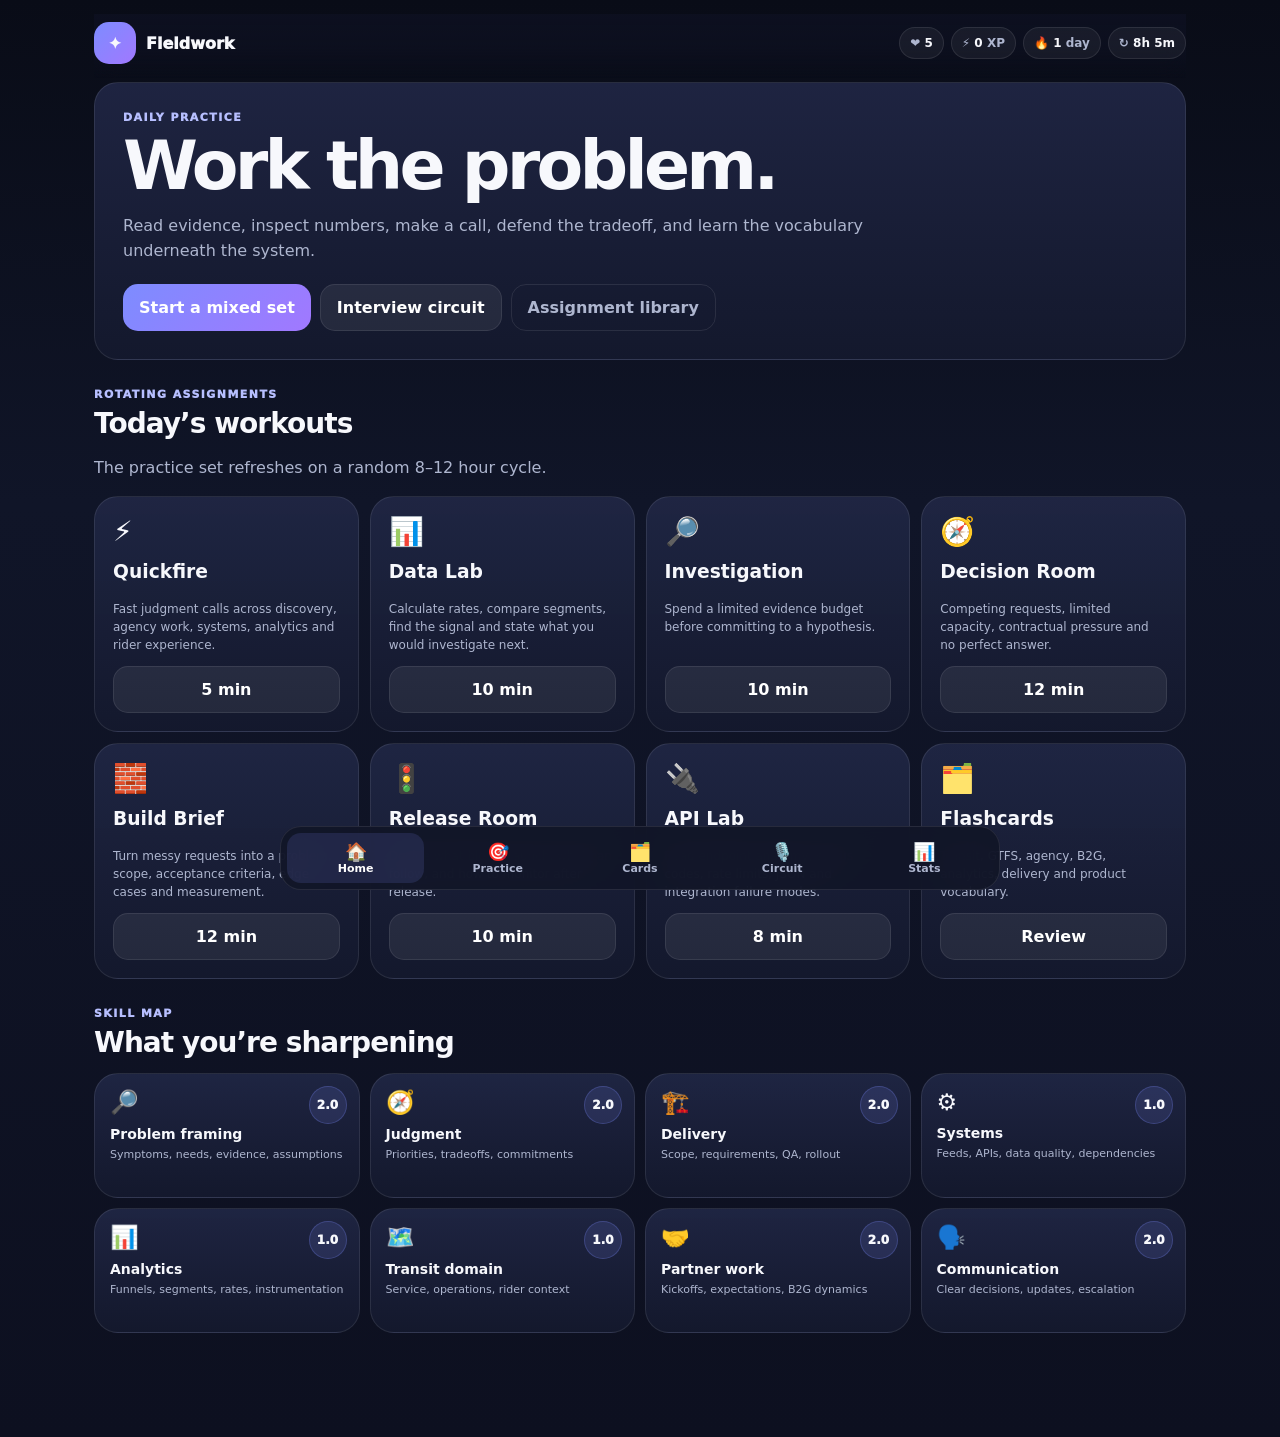
==== commit 9ffc5450: "Wire advanced practice and interview circuit" ====
--- a/index.html
+++ b/index.html
@@ -5,125 +5,145 @@
 <meta name="viewport" content="width=device-width,initial-scale=1,viewport-fit=cover">
 <meta name="theme-color" content="#0d1020">
 <title>Fieldwork</title>
-<style>
-:root{--bg:#0d1020;--panel:#181d34;--text:#f7f8fc;--muted:#aeb6cf;--accent:#7d8cff;--accent2:#a178ff;--good:#46d7a7;--warn:#ffc857;--bad:#ff7180;--line:rgba(255,255,255,.09)}*{box-sizing:border-box}html{scroll-behavior:smooth}body{margin:0;background:linear-gradient(180deg,#090c17,#101528 35%,#0d1020);color:var(--text);font-family:Inter,ui-sans-serif,system-ui,-apple-system,BlinkMacSystemFont,"Segoe UI",sans-serif;min-height:100vh}button,input,textarea,select{font:inherit}.app{max-width:1100px;margin:auto;padding:14px 14px 100px}.top{position:sticky;top:0;z-index:8;display:flex;align-items:center;justify-content:space-between;gap:12px;padding:8px 0 14px;background:linear-gradient(180deg,rgba(13,16,32,.97),rgba(13,16,32,.82),transparent);backdrop-filter:blur(12px)}.brand{display:flex;align-items:center;gap:10px;font-weight:950}.logo{width:42px;height:42px;border-radius:15px;background:linear-gradient(135deg,var(--accent),var(--accent2));display:grid;place-items:center}.mini{display:flex;gap:7px;flex-wrap:wrap;justify-content:flex-end}.pill,.tag{padding:8px 10px;border:1px solid var(--line);background:rgba(255,255,255,.05);border-radius:99px;color:var(--muted);font-size:12px;font-weight:850}.pill b{color:var(--text)}.view{display:none}.view.active{display:block}.card{background:linear-gradient(180deg,rgba(32,38,68,.94),rgba(20,25,45,.97));border:1px solid var(--line);border-radius:24px}.hero{padding:28px;margin-top:4px}.eyebrow{text-transform:uppercase;letter-spacing:.13em;color:#b7bfff;font-size:11px;font-weight:950}.hero h1{font-size:clamp(38px,8vw,68px);line-height:.94;letter-spacing:-.055em;margin:10px 0 16px;max-width:760px}.hero p,.sub{color:var(--muted);line-height:1.55}.hero p{max-width:720px}.actions{display:flex;gap:9px;flex-wrap:wrap;margin-top:20px}.btn{border:0;color:white;background:linear-gradient(135deg,var(--accent),var(--accent2));padding:13px 16px;border-radius:15px;font-weight:900;cursor:pointer}.btn.secondary{background:rgba(255,255,255,.07);border:1px solid var(--line)}.btn.ghost{background:transparent;border:1px solid var(--line);color:var(--muted)}.btn:disabled{opacity:.4;cursor:not-allowed}.section{margin-top:28px}.section h2{font-size:28px;letter-spacing:-.035em;margin:6px 0}.modes{display:grid;grid-template-columns:repeat(5,1fr);gap:11px;margin-top:14px}.mode{padding:18px;min-height:210px;display:flex;flex-direction:column}.mode .icon{font-size:28px}.mode h3{margin:13px 0 6px}.mode p{font-size:12px;color:var(--muted);line-height:1.5;flex:1}.skills{display:grid;grid-template-columns:repeat(4,1fr);gap:10px;margin-top:14px}.skill{padding:15px;position:relative;min-height:125px}.skill .icon{font-size:23px;margin-bottom:10px}.skill h3{font-size:14px;margin:0 42px 5px 0}.skill p{font-size:11px;color:var(--muted);line-height:1.4;margin:0}.score{position:absolute;right:12px;top:12px;width:38px;height:38px;border-radius:50%;display:grid;place-items:center;background:rgba(125,140,255,.14);border:1px solid rgba(125,140,255,.25);font-size:12px;font-weight:950}.lab{max-width:900px;margin:8px auto}.labhead{display:flex;align-items:center;justify-content:space-between;gap:10px;margin-bottom:10px}.labcard{padding:24px}.scenario{margin:15px 0 18px;padding:14px;border-left:3px solid var(--accent);background:rgba(125,140,255,.08);border-radius:0 14px 14px 0;line-height:1.5;color:#dce1ef}.q{font-size:23px;font-weight:950;line-height:1.22;letter-spacing:-.025em;margin:10px 0}.datawrap{overflow-x:auto;border:1px solid var(--line);border-radius:15px;margin:14px 0}.datatable{width:100%;border-collapse:collapse;min-width:650px}.datatable th,.datatable td{padding:11px 12px;border-bottom:1px solid var(--line);font-size:12px;text-align:right}.datatable th:first-child,.datatable td:first-child{text-align:left}.datatable th{color:#c7cdf5;background:rgba(255,255,255,.05)}.datatable tr:last-child td{border-bottom:0}.prompt{padding:15px 0;border-top:1px solid var(--line)}.prompt:first-of-type{border-top:0}.prompt label{display:block;font-weight:900;margin-bottom:8px;line-height:1.4}.field,textarea,select{width:100%;background:rgba(255,255,255,.045);border:1px solid var(--line);border-radius:13px;color:var(--text);padding:12px;outline:none}.field{max-width:220px}.field:focus,textarea:focus,select:focus{border-color:rgba(125,140,255,.7)}textarea{min-height:110px;resize:vertical;line-height:1.5}.choices{display:grid;gap:8px}.choice{border:1px solid var(--line);background:rgba(255,255,255,.045);color:var(--text);text-align:left;padding:12px;border-radius:13px;font-weight:800;cursor:pointer}.choice.sel{outline:2px solid var(--accent);background:rgba(125,140,255,.12)}.choice.good{outline:2px solid var(--good);background:rgba(70,215,167,.08)}.choice.bad{outline:2px solid var(--bad);background:rgba(255,113,128,.08)}.feedback{display:none;margin-top:14px;padding:16px;border-radius:15px;background:rgba(255,255,255,.05);border:1px solid var(--line);line-height:1.5}.feedback.show{display:block}.feedback p,.feedback li{font-size:13px;color:var(--muted)}.feedback ul{padding-left:20px}.evidence{display:grid;grid-template-columns:repeat(2,1fr);gap:9px;margin:14px 0}.evidence button{padding:13px;border-radius:14px;border:1px solid var(--line);background:rgba(255,255,255,.045);color:var(--text);text-align:left;cursor:pointer}.evidence button b{display:block;margin-bottom:4px}.evidence button span{font-size:11px;color:var(--muted);line-height:1.4}.evidence button.sel{outline:2px solid var(--accent);background:rgba(125,140,255,.12)}.budget{display:flex;gap:8px;align-items:center;flex-wrap:wrap;margin:10px 0}.statsgrid{display:grid;grid-template-columns:.8fr 1.2fr;gap:12px}.big,.mastery,.mistakes{padding:22px}.big{text-align:center}.big .n{font-size:58px;font-weight:950;letter-spacing:-.06em}.row{display:grid;grid-template-columns:135px 1fr 36px;gap:9px;align-items:center;margin:12px 0}.row span{font-size:12px;font-weight:850}.bar{height:8px;background:rgba(255,255,255,.07);border-radius:99px;overflow:hidden}.bar i{display:block;height:100%;background:linear-gradient(90deg,var(--accent),var(--accent2))}.mistake{padding:12px 0;border-top:1px solid var(--line)}.mistake:first-child{border-top:0}.mistake p{margin:5px 0 0;color:var(--muted);font-size:12px}.nav{position:fixed;bottom:10px;left:50%;transform:translateX(-50%);z-index:10;width:min(680px,calc(100% - 20px));padding:6px;display:grid;grid-template-columns:repeat(5,1fr);gap:5px;background:rgba(18,22,40,.94);border:1px solid var(--line);border-radius:21px;backdrop-filter:blur(16px)}.nav button{border:0;background:transparent;color:var(--muted);border-radius:14px;padding:8px 3px;font-size:11px;font-weight:850;cursor:pointer}.nav button b{display:block;font-size:18px}.nav button.active{background:rgba(125,140,255,.14);color:white}.tiny{font-size:11px;color:var(--muted)}.checkrow{display:flex;align-items:flex-start;gap:9px;padding:10px 0;border-bottom:1px solid var(--line)}.checkrow input{width:18px;height:18px;margin-top:2px}.checkrow label{flex:1;line-height:1.4}.flashshell{max-width:760px;margin:8px auto}.flashcontrols{display:flex;gap:8px;flex-wrap:wrap;margin:12px 0}.flashcontrols select{width:auto;min-width:170px}.flashcard{min-height:360px;padding:28px;display:flex;flex-direction:column;justify-content:center;align-items:center;text-align:center;cursor:pointer;position:relative}.flashcard .front{font-size:clamp(34px,8vw,64px);font-weight:950;letter-spacing:-.045em}.flashcard .hint{color:var(--muted);margin-top:12px;font-size:13px}.flashcard .back{display:none;max-width:620px}.flashcard.flipped .front,.flashcard.flipped .hint{display:none}.flashcard.flipped .back{display:block}.flashcard .definition{font-size:22px;font-weight:900;line-height:1.25;margin-bottom:16px}.flashcard .why{color:var(--muted);line-height:1.55;text-align:left}.flashcard .example{margin-top:14px;padding:13px;border-radius:13px;background:rgba(125,140,255,.08);text-align:left;line-height:1.5}.flashactions{display:flex;gap:9px;justify-content:center;flex-wrap:wrap;margin-top:12px}.deckprogress{text-align:center;color:var(--muted);font-size:12px;margin:9px 0}.kpis{display:grid;grid-template-columns:repeat(3,1fr);gap:9px;margin:12px 0}.kpi{padding:13px;background:rgba(255,255,255,.04);border:1px solid var(--line);border-radius:14px}.kpi b{font-size:20px;display:block}.kpi span{font-size:11px;color:var(--muted)}@media(max-width:900px){.modes{grid-template-columns:repeat(2,1fr)}.skills{grid-template-columns:repeat(2,1fr)}.statsgrid{grid-template-columns:1fr}}@media(max-width:560px){.app{padding:10px 10px 92px}.hero,.labcard,.flashcard{padding:20px}.modes,.skills,.evidence{grid-template-columns:1fr}.mini .pill:last-child{display:none}.kpis{grid-template-columns:1fr}.row{grid-template-columns:105px 1fr 30px}.q{font-size:21px}.nav button{font-size:10px}.flashcard{min-height:330px}.flashcard .front{font-size:38px}}
-</style>
+<link rel="stylesheet" href="style.css">
+<link rel="stylesheet" href="interview.css">
 </head>
 <body>
 <div class="app">
-<header class="top"><div class="brand"><div class="logo">✦</div><div>Fieldwork</div></div><div class="mini"><div class="pill">❤️ <b id="hearts">5</b></div><div class="pill">⚡ <b id="xp">0</b> XP</div><div class="pill">🔥 <b id="streak">1</b> day</div></div></header>
+<header class="top">
+  <div class="brand"><div class="logo">✦</div><div>Fieldwork</div></div>
+  <div class="mini">
+    <div class="pill">❤️ <b id="hearts">5</b></div>
+    <div class="pill">⚡ <b id="xp">0</b> XP</div>
+    <div class="pill">🔥 <b id="streak">1</b> day</div>
+    <div class="pill">↻ <b id="refresh">--</b></div>
+  </div>
+</header>
+
 <main>
 <section id="home" class="view active">
-<div class="card hero"><div class="eyebrow">Daily practice</div><h1>Work the problem.</h1><p>Read evidence, inspect numbers, make a call, defend the tradeoff, and learn the vocabulary underneath the system.</p><div class="actions"><button class="btn" onclick="startMixed()">Start a mixed set</button><button class="btn secondary" onclick="go('practice')">Choose an assignment</button></div></div>
-<div class="section"><div class="eyebrow">Assignments</div><h2>Choose your workout</h2><div class="modes">
-<div class="card mode"><div class="icon">⚡</div><h3>Quickfire</h3><p>Fast judgment calls. Wrong assumptions cost a heart.</p><button class="btn secondary" onclick="startQuick()">5 min</button></div>
-<div class="card mode"><div class="icon">📊</div><h3>Data Lab</h3><p>Calculate rates, segment performance, find the signal, then decide what to do next.</p><button class="btn secondary" onclick="startData(0)">10 min</button></div>
-<div class="card mode"><div class="icon">🔎</div><h3>Investigation</h3><p>You have a limited evidence budget. Choose what to inspect before committing.</p><button class="btn secondary" onclick="startInvestigation()">10 min</button></div>
-<div class="card mode"><div class="icon">🧭</div><h3>Decision Room</h3><p>Competing requests, limited capacity, no perfect answer. Prioritize and defend it.</p><button class="btn secondary" onclick="startPriority()">12 min</button></div>
-<div class="card mode"><div class="icon">🗂️</div><h3>Flashcards</h3><p>Acronyms, live data, agency operations, B2G and delivery terms with practical examples.</p><button class="btn secondary" onclick="startFlashcards()">Review</button></div>
-</div></div>
-<div class="section"><div class="eyebrow">Skill map</div><h2>What you’re sharpening</h2><div class="skills" id="skills"></div></div>
+  <div class="card hero">
+    <div class="eyebrow">Daily practice</div>
+    <h1>Work the problem.</h1>
+    <p>Read evidence, inspect numbers, make a call, defend the tradeoff, and learn the vocabulary underneath the system.</p>
+    <div class="actions">
+      <button class="btn" onclick="startMixed()">Start a mixed set</button>
+      <button class="btn secondary" onclick="startInterview()">Interview circuit</button>
+      <button class="btn ghost" onclick="go('library')">Assignment library</button>
+    </div>
+  </div>
+
+  <div class="section">
+    <div class="eyebrow">Rotating assignments</div>
+    <h2>Today’s workouts</h2>
+    <p class="sub">The practice set refreshes on a random 8–12 hour cycle.</p>
+    <div class="modes" id="homeModes"></div>
+  </div>
+
+  <div class="section">
+    <div class="eyebrow">Skill map</div>
+    <h2>What you’re sharpening</h2>
+    <div class="skills" id="skills"></div>
+  </div>
 </section>
-<section id="practice" class="view"><div class="section"><div class="eyebrow">Assignment library</div><h2>Pick something uncomfortable</h2><div class="modes" id="library"></div></div></section>
-<section id="quick" class="view"><div class="lab"><div class="labhead"><button class="btn ghost" onclick="go('home')">← Home</button><div class="tag" id="quickProgress"></div></div><div class="card labcard"><div class="eyebrow" id="quickSkill"></div><div class="scenario" id="quickScenario"></div><div class="q" id="quickQ"></div><div class="choices" id="quickChoices"></div><div class="feedback" id="quickFeedback"></div><div class="actions"><button class="btn" id="quickCheck" onclick="checkQuick()" disabled>Check</button><button class="btn secondary" id="quickNext" onclick="nextQuick()" style="display:none">Next</button></div></div></div></section>
-<section id="data" class="view"><div class="lab"><div class="labhead"><button class="btn ghost" onclick="go('practice')">← Library</button><div class="tag" id="dataTag">Data Lab</div></div><div class="card labcard" id="dataCard"></div></div></section>
-<section id="investigate" class="view"><div class="lab"><div class="labhead"><button class="btn ghost" onclick="go('practice')">← Library</button><div class="tag">3 evidence picks</div></div><div class="card labcard"><div class="eyebrow">Investigation</div><div class="scenario">A partner reports that scheduled buses appear in the app but often never arrive on weekday evenings. Complaints doubled this month. You do not yet know whether the issue is operations, incoming data, processing, predictions, or how certainty is communicated.</div><div class="q">You may inspect only three things before your first recommendation. What do you choose?</div><div class="budget"><span class="tag">Picks used: <b id="pickCount">0</b>/3</span><span class="tiny">Choosing everything is not an option.</span></div><div class="evidence" id="evidence"></div><div class="prompt"><label for="investigationAnswer">Given only the evidence you chose, what is your current best hypothesis and next move?</label><textarea id="investigationAnswer" placeholder="Commit to a hypothesis, but state your uncertainty..."></textarea></div><div class="actions"><button class="btn" onclick="revealInvestigation()">Submit reasoning</button></div><div class="feedback" id="investigationFeedback"></div></div></div></section>
-<section id="priority" class="view"><div class="lab"><div class="labhead"><button class="btn ghost" onclick="go('practice')">← Library</button><div class="tag">Capacity: 7 weeks</div></div><div class="card labcard"><div class="eyebrow">Decision room</div><div class="scenario">You can fund at most 7 engineering-weeks this cycle. Every request has a credible advocate. There is no mathematically perfect answer.</div><div class="datawrap"><table class="datatable"><thead><tr><th>Request</th><th>Reach / month</th><th>Partners</th><th>Deadline</th><th>Effort</th><th>Risk</th></tr></thead><tbody><tr><td>A · Alert configuration</td><td>480k</td><td>14</td><td>None</td><td>4 w</td><td>Low</td></tr><tr><td>B · Launch blocker</td><td>70k</td><td>1</td><td>5 weeks</td><td>3 w</td><td>Med</td></tr><tr><td>C · Prediction diagnostics</td><td>1.2m</td><td>32</td><td>None</td><td>5 w</td><td>High</td></tr><tr><td>D · Accessibility fix</td><td>95k</td><td>9</td><td>None</td><td>2 w</td><td>Low</td></tr><tr><td>E · Bespoke report</td><td>210k</td><td>1</td><td>Contract</td><td>3 w</td><td>Low</td></tr></tbody></table></div><div class="prompt"><label>Choose what you would commit to.</label><div id="priorityChoices"></div></div><div class="prompt"><label for="priorityReason">Defend your choice. Include the tradeoff you are accepting and one thing you would verify before final commitment.</label><textarea id="priorityReason" placeholder="Do not just say impact vs effort..."></textarea></div><div class="actions"><button class="btn" onclick="checkPriority()">Lock decision</button></div><div class="feedback" id="priorityFeedback"></div></div></div></section>
-<section id="flash" class="view"><div class="flashshell"><div class="labhead"><button class="btn ghost" onclick="go('practice')">← Library</button><div class="tag">Review deck</div></div><div class="flashcontrols"><select id="deckFilter" onchange="resetDeck()"><option value="all">All cards</option><option value="Acronyms">Acronyms</option><option value="Data">Transit data</option><option value="Operations">Operations</option><option value="B2G">B2G</option><option value="Delivery">Delivery</option></select><button class="btn ghost" onclick="shuffleDeck()">Shuffle</button></div><div class="deckprogress" id="deckProgress"></div><div class="card flashcard" id="flashCard" onclick="flipCard()"><div><div class="front" id="flashFront"></div><div class="hint">Tap to flip</div><div class="back"><div class="definition" id="flashDefinition"></div><div class="why" id="flashWhy"></div><div class="example" id="flashExample"></div></div></div></div><div class="flashactions"><button class="btn ghost" onclick="event.stopPropagation();rateCard(false)">Again</button><button class="btn secondary" onclick="event.stopPropagation();flipCard()">Flip</button><button class="btn" onclick="event.stopPropagation();rateCard(true)">Got it</button></div></div></section>
-<section id="stats" class="view"><div class="section"><div class="eyebrow">Progress</div><h2>Your dashboard</h2><div class="statsgrid"><div class="card big"><div class="n" id="bigxp">0</div><strong>TOTAL XP</strong><p class="sub">Harder assignments are worth more because they require calculation, judgment and written reasoning.</p><button class="btn ghost" onclick="resetAll()">Reset progress</button></div><div class="card mastery" id="mastery"></div></div><div class="card mistakes"><div class="eyebrow">Replay deck</div><h2>Patterns worth revisiting</h2><div id="mistakes"></div></div></div></section>
-</main></div>
-<nav class="nav"><button data-v="home" class="active" onclick="go('home')"><b>🏠</b>Home</button><button data-v="practice" onclick="go('practice')"><b>🧪</b>Labs</button><button onclick="startMixed()"><b>⚡</b>Mixed</button><button data-v="flash" onclick="startFlashcards()"><b>🗂️</b>Cards</button><button data-v="stats" onclick="go('stats')"><b>📊</b>Stats</button></nav>
-<script>
-const skillDefs=[['🔎','Problem Detective','Ambiguity, evidence and root causes',2],['🧭','Judgment','Priorities, tradeoffs and decisions',2],['🏗️','Delivery','Requirements, QA and rollout',2],['⚙️','System Translator','Feeds, integrations and failures',1],['📊','Data Brain','Metrics, funnels and hypotheses',1],['🗺️','Network Brain','Schedules, live data and local context',1],['🤝','Partner Translator','Requests, expectations and scale',2],['🗣️','Clear Communicator','Structured, concise reasoning',2]];
-const quickQs=[
-{skill:'Problem Detective',s:'A partner says riders are seeing buses that never arrive.',q:'What is the first thing you need?',a:['A feature idea','A precise description of the observed failure and where/when it occurs','A prediction accuracy target','A technical owner'],c:1,why:'A complaint is a symptom. First make the failure observable and bounded.',m:'Jumping to a solution before bounding the problem.'},
-{skill:'Data Brain',s:'Weekly users fell 18% after launch, but eligible users also fell 21% because one market paused service.',q:'What is the best read?',a:['The feature is failing','Usage improved','Raw weekly users are not enough; compare rates and segment by market','Roll back immediately'],c:2,why:'The denominator changed more than the numerator. Absolute counts can mislead.',m:'Reading a top-line metric without checking the denominator.'},
-{skill:'System Translator',s:'Scheduled arrivals are correct. Live predictions are wrong only when a vehicle changes route mid-service.',q:'Which boundary deserves attention?',a:['Static schedule generation','How real-time vehicle/trip identity is mapped during the route change','App typography','Fare data'],c:1,why:'The failure is tied to a real-time state transition, not the static schedule.',m:'Investigating the wrong layer of the system.'},
-{skill:'Judgment',s:'A large partner requests a bespoke setting. Four smaller partners report the same underlying problem but ask for different solutions.',q:'What is the useful question?',a:['Who pays more?','Which request arrived first?','Is there a shared problem that can be solved with a reusable pattern or configuration?','Which idea is easiest to explain?'],c:2,why:'The request shape may differ while the underlying need is shared.',m:'Prioritizing request shapes instead of underlying needs.'},
-{skill:'Delivery',s:'A change is technically complete, but no analytics event exists and support has no rollout notes.',q:'Is it ready?',a:['Yes, code is done','No; release readiness includes observability and operational readiness','Yes, analytics can wait','Only if the partner asks'],c:1,why:'Shipping without observability or operational readiness makes learning and recovery harder.',m:'Treating code complete as product complete.'},
-{skill:'Clear Communicator',s:'You have 90 seconds to explain a messy issue to leadership.',q:'Which structure is strongest?',a:['List every theory you considered','Problem → evidence → current hypothesis → decision needed → risk/next step','Start with implementation details','Read the ticket chronology'],c:1,why:'Good compression preserves the decision-relevant information.',m:'Giving chronology instead of decision-relevant structure.'},
-{skill:'Partner Translator',s:'A partner asks for a dashboard with 27 metrics.',q:'What is the strongest discovery question?',a:['Which chart colours do you prefer?','What decisions are you unable to make today, and which information would change those decisions?','Can you rank the 27 metrics?','Should it export CSV?'],c:1,why:'The job is the decision, not the dashboard.',m:'Treating a requested artifact as the underlying need.'},
-{skill:'Data Brain',s:'Activation rose from 46% to 61%, while support contacts per activated user doubled.',q:'What should you conclude?',a:['The launch is a success','The launch is a failure','Activation improved, but the support-rate guardrail may signal a cost or usability problem worth investigating','Ignore support because activation is the primary metric'],c:2,why:'A primary metric can improve while a guardrail deteriorates.',m:'Ignoring guardrail metrics when a headline metric improves.'}
-];
-const dataLabs=[
-{title:'Activation funnel',intro:'A capability was rolled out across four markets six weeks ago. The intended behaviour is that enabled partners should complete setup and then use it at least once per month.',headers:['Market','Eligible','Enabled','Setup complete','Monthly active','Support tickets'],rows:[['North',40,36,30,27,8],['East',35,22,18,8,19],['West',25,20,19,17,4],['South',30,27,15,12,21]],calc:'What percentage of enabled partners in East are monthly active? Round to the nearest whole percent.',calcAnswer:36,mc:'Which market most clearly has a post-enable activation problem rather than an eligibility problem?',opts:['North','East','West','South'],mcAnswer:3,write:'What would you investigate next? Name at least two hypotheses and the evidence or segmentation you would use to separate them.',points:['South enabled 27 but only 15 complete setup, a large setup drop.','Support tickets are also high in South, which could signal setup friction or unclear requirements.','East also deserves attention because monthly activity collapses after setup.','Useful next cuts include time-since-enable, partner size, setup step, ticket reason and cohort.']},
-{title:'Real-time reliability',intro:'Rider complaints mention arrivals that count down normally and then disappear. You pull a sample of 1,000 scheduled trips.',headers:['Route group','Trips','Vehicle pos present','Trip updates present','Cancelled operationally','Rider complaints'],rows:[['A',300,285,278,8,11],['B',250,119,231,9,47],['C',200,188,77,5,39],['D',250,241,239,42,31]],calc:'For group B, what percentage of trips have vehicle positions present? Round to the nearest whole percent.',calcAnswer:48,mc:'Which group most strongly suggests a vehicle-position availability problem?',opts:['A','B','C','D'],mcAnswer:1,write:'For groups C and D, give one different hypothesis for each. Do not use the same explanation twice.',points:['C has strong vehicle positions but weak trip updates, so the failure may sit in trip-update availability or mapping.','D has strong real-time coverage but many operational cancellations, so stale schedule/cancellation communication may matter.','Different patterns should lead to different investigations rather than one global fix.']},
-{title:'Launch segmentation',intro:'A newly launched capability looks healthy overall, but the aggregate may hide very different experiences.',headers:['Partner type','Eligible users','Activated','Completed task','Errors','Support contacts'],rows:[['Large urban',12000,7800,6240,310,220],['Mid-size',9000,5400,4590,180,170],['Small',7000,4200,2100,420,510],['Flex service',3000,1950,975,260,240]],calc:'What is the task-completion rate among activated users for Small partners?',calcAnswer:50,mc:'Which segment should be investigated first for a possible product-fit or workflow problem?',opts:['Large urban','Mid-size','Small','No segment; aggregate is enough'],mcAnswer:2,write:'What additional comparison would help you tell whether this is usability, onboarding, technical reliability, or a mismatch in workflow?',points:['Small partners have a 50% completion rate plus elevated errors and support.','Flex service also deserves a separate cut because its workflow may be structurally different.','Useful evidence includes error type, completion step, device/app version, onboarding cohort and qualitative ticket reasons.']}
-];
-const evidenceItems=[
-{title:'Complaint samples',desc:'20 screenshots + exact route/stop/time examples',detail:'Most complaints show a scheduled trip counting down until departure, then vanishing. 14 of 20 are on routes 61, 74 and 92 between 18:00–22:00.'},
-{title:'Static schedule diff',desc:'Compare this month with the published schedule',detail:'The static schedule is structurally valid and unchanged on the affected routes.'},
-{title:'Vehicle positions',desc:'Coverage and freshness for affected trips',detail:'Vehicle-position coverage falls from 94% daytime to 51% evenings on the affected routes.'},
-{title:'Trip updates',desc:'Cancellation and prediction update coverage',detail:'Trip-update coverage remains 89%. Several missing vehicle-position trips still receive trip updates.'},
-{title:'Operations log',desc:'What actually ran or was cancelled',detail:'The partner cancelled 12% of evening trips operationally this month, but only about half of those cancellations appeared in the real-time feed.'},
-{title:'App processing logs',desc:'Ingestion and parsing errors',detail:'No elevated parsing or ingestion errors are visible for the affected feed during the complaint window.'},
-{title:'Support taxonomy',desc:'How complaint reasons changed',detail:'“Bus never came” doubled, while “wrong ETA” remained flat.'},
-{title:'Another city',desc:'Compare the same feature elsewhere',detail:'A city with similar service patterns and complete cancellation updates does not show the complaint spike.'}
-];
-const priorityItems=[['A','Alert configuration',4],['B','Launch blocker',3],['C','Prediction diagnostics',5],['D','Accessibility fix',2],['E','Bespoke report',3]];
-const cards=[
-['GTFS','Acronyms','General Transit Feed Specification','A standard format for publishing scheduled transit information.','It lets journey-planning products understand routes, stops, trips, stop times, calendars and related static service data.','Example: a bus scheduled for 08:14 at Stop 120 is represented through GTFS schedule files.'],
-['GTFS-Realtime','Acronyms','General Transit Feed Specification Realtime','An extension for live service information such as trip updates, vehicle positions and service alerts.','It helps a product move from “what should happen” to “what appears to be happening now.”','Example: a trip scheduled at 08:14 can be updated to a predicted 08:19 arrival.'],
-['GTFS-RT','Acronyms','Short form for GTFS-Realtime','The common shorthand used when discussing GTFS-Realtime feeds.','You may hear teams say “GTFS-RT coverage” when they mean the live feed components.','Example: “Static GTFS looks fine, but GTFS-RT vehicle positions are stale.”'],
-['GTFS-Flex','Acronyms','Flexible-service extension to GTFS','Describes demand-responsive or flexible transit patterns that do not behave like fixed-route service.','It matters when pickup/drop-off rules, zones or booking behaviour cannot be expressed as ordinary fixed stops and stop times.','Example: a microtransit zone where riders request pickup within an area rather than boarding at one fixed stop.'],
-['AVL','Acronyms','Automatic Vehicle Location','Technology used to determine and transmit where a vehicle is.','Vehicle-location quality directly affects maps, predictions and rider trust.','Example: if AVL stops reporting, the bus may disappear from the live map even though it is still operating.'],
-['CAD/AVL','Acronyms','Computer-Aided Dispatch / Automatic Vehicle Location','Operational systems that help agencies dispatch vehicles and track their location.','These systems can be upstream sources for real-time information and operational events.','Example: a dispatch change may need to propagate from CAD/AVL into downstream rider information.'],
-['APC','Acronyms','Automatic Passenger Counter','Hardware or systems that estimate boardings and alightings.','APC data can support planning, crowding analysis and service evaluation.','Example: planners may compare passenger loads by trip or stop.'],
-['ETA','Acronyms','Estimated Time of Arrival','A predicted arrival time, not the same thing as the scheduled arrival.','A product should distinguish schedule from prediction and communicate certainty carefully.','Example: scheduled 08:14, predicted ETA 08:19.'],
-['API','Acronyms','Application Programming Interface','A defined way for software systems to exchange data or request functionality.','A product owner needs to understand inputs, outputs, errors, dependencies and ownership without writing the code.','Example: a fare provider API may return ticket products or purchase status.'],
-['RFP','Acronyms','Request for Proposal','A formal procurement process used by public agencies to solicit vendor proposals.','Public-sector buying often includes requirements, deadlines, legal review, scoring and commitments that shape delivery.','Example: an agency issues an RFP for a rider-information or fare platform.'],
-['SLA','Acronyms','Service Level Agreement','A defined service commitment such as uptime, support response or issue resolution expectations.','Contractual service commitments can affect prioritization and incident handling.','Example: a critical integration outage may have a specified response target.'],
-['UAT','Acronyms','User Acceptance Testing','Validation that a feature works for the intended users and operational scenario before launch.','Passing technical QA is not always enough; the workflow must survive real use.','Example: agency staff test alert creation using launch-ready data and permissions.'],
-['Static data','Data','Planned service information','Schedule-oriented information that changes less frequently than live operational data.','Static data describes what service is supposed to exist.','Example: routes, stops, scheduled trips, stop times and service calendars.'],
-['Trip Update','Data','A GTFS-Realtime entity that communicates changes to a trip','It can carry predicted stop times, delays, skipped stops and sometimes cancellations depending on implementation.','It is one key input for predicted arrivals.','Example: Stop 5 changes from 08:14 scheduled to 08:19 predicted.'],
-['Vehicle Position','Data','A GTFS-Realtime entity describing where a transit vehicle is','It can include coordinates and trip/vehicle identifiers.','Missing or stale positions can damage map location and prediction quality.','Example: a bus has not sent a fresh position for six minutes.'],
-['Service Alert','Data','A rider-facing description of a disruption or service condition','Alerts can communicate closures, detours, disruptions and other service impacts.','Good alerts require correct targeting, timing and understandable language.','Example: “Route 24 detours around Main St from 14:00–18:00.”'],
-['Headway','Operations','Time gap between consecutive vehicles on a route or service','For frequent service, regular spacing may matter more than a precise timetable.','Headway problems can cause bunching and long waits even if total scheduled service is unchanged.','Example: buses intended every 10 minutes arrive 2 minutes apart, then leave an 18-minute gap.'],
-['Frequency-based service','Operations','Service described by expected frequency rather than exact departure times','Rider expectations and prediction logic can differ from strict scheduled service.','The product should avoid implying false precision.','Example: “every 8–12 minutes” rather than a fixed 08:14 departure.'],
-['Detour','Operations','A temporary change to the normal path of a route','Detours can affect stops, geometry, predictions and rider communications.','A useful product response may need both operational data and clear rider presentation.','Example: three stops are skipped during street construction.'],
-['Microtransit','Operations','Demand-responsive shared transportation, often booked dynamically','It may use zones, flexible pickup points and booking rules instead of a fixed timetable.','Products need to represent service availability and booking behaviour differently from fixed-route transit.','Example: a rider requests a shared van pickup within a service zone.'],
-['Paratransit','Operations','Accessible transportation service for eligible riders who cannot use regular fixed-route service in the usual way','Eligibility, booking and operating rules can differ by jurisdiction and agency.','A product must respect accessibility requirements and avoid assuming one workflow fits every service type.','Example: an eligible rider books a door-to-door or curb-to-curb trip in advance.'],
-['B2G','B2G','Business-to-Government','A company sells products or services to government or public-sector organizations.','The customer relationship often includes procurement, public accountability, contracts, multiple stakeholders and long implementation horizons.','Examples: an official agency app partnership, fare integration, rider-information software, analytics tooling or an agency web trip planner.'],
-['Procurement','B2G','The process by which a public agency buys goods or services','It can involve formal rules, budgets, approvals, competitive bids and contract terms.','A strong product decision may need to account for contractual commitments without letting one contract distort the whole roadmap.','Example: a feature promised in a signed statement of work may carry different urgency than an informal request.'],
-['Agency customer vs rider user','B2G','Two different actors can define value differently','The agency may buy or administer the product while riders use the experience.','Good decisions consider both without treating either side as automatically correct.','Example: an agency wants more branding, while riders need faster access to disruption information.'],
-['Scalable request','B2G','A partner request that reveals a reusable problem across multiple customers','The useful question is whether the underlying need generalizes, not whether the exact requested solution should be copied.','This is how one local problem can become a product capability.','Example: three agencies request different alert workflows but all need configurable approval states.'],
-['Localization','B2G','Adapting behaviour to legitimate local differences','Not every difference should be generalized away. Regulation, language, service type or fare policy may justify local behaviour.','The challenge is separating real local constraints from one-off preference.','Example: a fare flow differs because the local payment system or eligibility rule is genuinely different.'],
-['Acceptance criteria','Delivery','Specific conditions that define when a requirement is satisfied','They make expected behaviour testable and reduce ambiguity between product, design and engineering.','Good criteria cover normal cases plus important edge cases.','Example: when a cancellation is received for an active trip, the rider view no longer presents it as an arriving vehicle.'],
-['Guardrail metric','Delivery','A metric monitored to make sure improvement in one area does not cause unacceptable harm elsewhere','It prevents a team from optimizing one headline number blindly.','Example: activation improves, but support contacts per activated user should not double.'],
-['Feature flag','Delivery','A mechanism for controlling whether functionality is enabled without a new code deployment','Flags can support staged rollout, testing and safer launches.','A product owner should understand rollout rules and what happens when a flag is turned off.','Example: enable a new alert workflow for 5 agencies before expanding to 50.'],
-['Technical debt','Delivery','Accumulated shortcuts or design choices that make future change harder or riskier','It competes with feature work for capacity and can become a reliability or speed constraint.','The product question is not “debt vs features” in the abstract, but what risk or future cost the debt creates.','Example: brittle feed parsing makes every new data variation expensive to support.']
-];
-let state=JSON.parse(localStorage.getItem('fieldwork_game')||'null')||{xp:0,hearts:5,streak:1,skills:{},mistakes:{},knownCards:[]};if(!state.skills)state.skills={};if(!state.mistakes)state.mistakes={};if(!state.knownCards)state.knownCards=[];skillDefs.forEach(s=>{if(state.skills[s[1]]==null)state.skills[s[1]]=s[3]});let qi=0,selectedQuick=null,dataIndex=0,dataChoice=null,evidenceChosen=[],deck=[],deckIndex=0;
-function save(){localStorage.setItem('fieldwork_game',JSON.stringify(state));chrome()}
-function chrome(){document.getElementById('xp').textContent=state.xp;document.getElementById('hearts').textContent=state.hearts;document.getElementById('streak').textContent=state.streak;document.getElementById('bigxp').textContent=state.xp}
-function award(skill,points){state.xp+=points;if(skill)state.skills[skill]=Math.min(5,(state.skills[skill]||1)+.2);save()}
-function miss(m){state.hearts=Math.max(0,state.hearts-1);state.mistakes[m]=(state.mistakes[m]||0)+1;save()}
-function renderSkills(){document.getElementById('skills').innerHTML=skillDefs.map(s=>`<div class="card skill"><div class="score">${Number(state.skills[s[1]]).toFixed(1)}</div><div class="icon">${s[0]}</div><h3>${s[1]}</h3><p>${s[2]}</p></div>`).join('')}
-function renderLibrary(){const items=[['⚡','Quickfire','Fast judgment under ambiguity','startQuick()'],['📊','Data Lab','Three datasets with calculations and written analysis','startData(0)'],['🔎','Investigation','Limited evidence budget and hypothesis building','startInvestigation()'],['🧭','Decision Room','Capacity constraint and competing commitments','startPriority()'],['🗂️','Flashcards','Acronyms, transit data, B2G and delivery terms','startFlashcards()']];document.getElementById('library').innerHTML=items.map(i=>`<div class="card mode"><div class="icon">${i[0]}</div><h3>${i[1]}</h3><p>${i[2]}</p><button class="btn secondary" onclick="${i[3]}">Start</button></div>`).join('')}
-function renderStats(){document.getElementById('mastery').innerHTML='<div class="eyebrow">Mastery</div><h2>Skill ratings</h2>'+skillDefs.map(s=>`<div class="row"><span>${s[1]}</span><div class="bar"><i style="width:${Math.min(100,state.skills[s[1]]*20)}%"></i></div><span>${Number(state.skills[s[1]]).toFixed(1)}</span></div>`).join('');const e=Object.entries(state.mistakes).sort((a,b)=>b[1]-a[1]);document.getElementById('mistakes').innerHTML=e.length?e.map(([m,n])=>`<div class="mistake"><strong>${m}</strong><p>Seen ${n} time${n===1?'':'s'}.</p></div>`).join(''):'<div class="mistake"><strong>Nothing here yet.</strong><p>Patterns you miss during assignments will collect here.</p></div>'}
-function go(id){document.querySelectorAll('.view').forEach(v=>v.classList.remove('active'));document.getElementById(id).classList.add('active');document.querySelectorAll('.nav button[data-v]').forEach(b=>b.classList.toggle('active',b.dataset.v===id));if(id==='home')renderSkills();if(id==='practice')renderLibrary();if(id==='stats')renderStats();scrollTo({top:0,behavior:'smooth'})}
-function startMixed(){const r=Math.floor(Math.random()*4);if(r===0)startQuick();if(r===1)startData(Math.floor(Math.random()*dataLabs.length));if(r===2)startInvestigation();if(r===3)startPriority()}
-function startQuick(){qi=0;selectedQuick=null;go('quick');renderQuick()}
-function renderQuick(){const z=quickQs[qi];document.getElementById('quickProgress').textContent=`${qi+1} / ${quickQs.length}`;document.getElementById('quickSkill').textContent=z.skill;document.getElementById('quickScenario').textContent=z.s;document.getElementById('quickQ').textContent=z.q;document.getElementById('quickChoices').innerHTML=z.a.map((a,i)=>`<button class="choice" onclick="pickQuick(${i})">${String.fromCharCode(65+i)}. ${a}</button>`).join('');document.getElementById('quickFeedback').className='feedback';document.getElementById('quickFeedback').innerHTML='';document.getElementById('quickCheck').disabled=true;document.getElementById('quickCheck').style.display='inline-block';document.getElementById('quickNext').style.display='none';selectedQuick=null}
-function pickQuick(i){selectedQuick=i;document.querySelectorAll('#quickChoices .choice').forEach((b,j)=>b.classList.toggle('sel',j===i));document.getElementById('quickCheck').disabled=false}
-function checkQuick(){const z=quickQs[qi],good=selectedQuick===z.c;document.querySelectorAll('#quickChoices .choice').forEach((b,j)=>{b.classList.remove('sel');if(j===z.c)b.classList.add('good');if(j===selectedQuick&&!good)b.classList.add('bad')});const f=document.getElementById('quickFeedback');f.className='feedback show';f.innerHTML=`<strong>${good?'Good read.':'Heart lost.'}</strong><p>${z.why}</p>`;if(good)award(z.skill,10);else miss(z.m);document.getElementById('quickCheck').style.display='none';document.getElementById('quickNext').style.display='inline-block';document.getElementById('quickNext').textContent=qi===quickQs.length-1?'Finish':'Next'}
-function nextQuick(){qi++;if(qi>=quickQs.length){go('stats')}else renderQuick()}
-function startData(i){dataIndex=i;dataChoice=null;go('data');renderData()}
-function renderData(){const d=dataLabs[dataIndex];document.getElementById('dataTag').textContent=`Data Lab ${dataIndex+1}/${dataLabs.length}`;const table=`<div class="datawrap"><table class="datatable"><thead><tr>${d.headers.map(h=>`<th>${h}</th>`).join('')}</tr></thead><tbody>${d.rows.map(r=>`<tr>${r.map(c=>`<td>${c}</td>`).join('')}</tr>`).join('')}</tbody></table></div>`;document.getElementById('dataCard').innerHTML=`<div class="eyebrow">${d.title}</div><div class="scenario">${d.intro}</div>${table}<div class="prompt"><label>${d.calc}</label><input class="field" id="dataCalc" type="number" placeholder="%"></div><div class="prompt"><label>${d.mc}</label><div class="choices" id="dataChoices">${d.opts.map((o,i)=>`<button class="choice" onclick="pickData(${i})">${String.fromCharCode(65+i)}. ${o}</button>`).join('')}</div></div><div class="prompt"><label>${d.write}</label><textarea id="dataWrite" placeholder="Explain the signal, your hypotheses, and what you would inspect next..."></textarea></div><div class="actions"><button class="btn" onclick="checkData()">Submit analysis</button>${dataIndex<dataLabs.length-1?'<button class="btn ghost" onclick="startData('+(dataIndex+1)+')">Skip to next lab</button>':''}</div><div class="feedback" id="dataFeedback"></div>`}
-function pickData(i){dataChoice=i;document.querySelectorAll('#dataChoices .choice').forEach((b,j)=>b.classList.toggle('sel',j===i))}
-function checkData(){const d=dataLabs[dataIndex],val=Number(document.getElementById('dataCalc').value),text=document.getElementById('dataWrite').value.trim();if(!Number.isFinite(val)||dataChoice===null||text.length<40){const f=document.getElementById('dataFeedback');f.className='feedback show';f.innerHTML='<strong>Not enough yet.</strong><p>Complete the calculation, choose an interpretation, and write at least a few sentences of analysis.</p>';return}const calcGood=Math.abs(val-d.calcAnswer)<=1,mcGood=dataChoice===d.mcAnswer;document.querySelectorAll('#dataChoices .choice').forEach((b,j)=>{b.classList.remove('sel');if(j===d.mcAnswer)b.classList.add('good');if(j===dataChoice&&!mcGood)b.classList.add('bad')});let pts=(calcGood?15:0)+(mcGood?15:0)+(text.length>=100?20:10);if(calcGood&&mcGood)award('Data Brain',pts);else{if(!calcGood)miss('Calculation or denominator error in a data exercise.');if(!mcGood)miss('Choosing an interpretation before identifying the strongest signal.');state.xp+=Math.max(5,pts-10);save()}const f=document.getElementById('dataFeedback');f.className='feedback show';f.innerHTML=`<strong>${calcGood&&mcGood?'Strong analysis.':'Partial read.'}</strong><p>Calculation: ${d.calcAnswer}%. Your answer: ${val}%.</p><p>Interpretation: ${mcGood?'correct':'review the highlighted option'}.</p><strong>Reasoning checkpoints</strong><ul>${d.points.map(p=>`<li>${p}</li>`).join('')}</ul><p>Your written answer is not graded for exact wording. Compare whether you named hypotheses, evidence and a next decision rather than only describing the table.</p><div class="actions">${dataIndex<dataLabs.length-1?`<button class="btn" onclick="startData(${dataIndex+1})">Next data lab</button>`:'<button class="btn" onclick="go(\'stats\')">Finish</button>'}</div>`}
-function startInvestigation(){evidenceChosen=[];go('investigate');document.getElementById('pickCount').textContent='0';document.getElementById('investigationAnswer').value='';document.getElementById('investigationFeedback').className='feedback';document.getElementById('evidence').innerHTML=evidenceItems.map((e,i)=>`<button onclick="pickEvidence(${i})" id="ev${i}"><b>${e.title}</b><span>${e.desc}</span></button>`).join('')}
-function pickEvidence(i){const p=evidenceChosen.indexOf(i);if(p>=0){evidenceChosen.splice(p,1)}else{if(evidenceChosen.length>=3)return;evidenceChosen.push(i)}document.getElementById('pickCount').textContent=evidenceChosen.length;document.querySelectorAll('#evidence button').forEach((b,j)=>b.classList.toggle('sel',evidenceChosen.includes(j)))}
-function revealInvestigation(){const text=document.getElementById('investigationAnswer').value.trim(),f=document.getElementById('investigationFeedback');if(evidenceChosen.length!==3||text.length<60){f.className='feedback show';f.innerHTML='<strong>Commit more.</strong><p>Pick exactly three evidence sources and write a concrete hypothesis plus next move.</p>';return}const chosen=evidenceChosen.map(i=>evidenceItems[i]);const highValue=evidenceChosen.filter(i=>[0,2,4,5].includes(i)).length;let pts=20+highValue*10+(text.length>=140?15:5);award('Problem Detective',pts);f.className='feedback show';f.innerHTML=`<strong>Your evidence</strong>${chosen.map(e=>`<p><b>${e.title}:</b> ${e.detail}</p>`).join('')}<strong>Pressure test</strong><ul><li>The strongest combined pattern is evening vehicle-position loss plus operational cancellations that are not consistently represented downstream.</li><li>No ingestion spike makes a broad processing failure less likely from the evidence available.</li><li>A good answer should keep at least two hypotheses alive until the operational cancellations and missing positions are separated trip-by-trip.</li><li>Avoid saying “the feed is bad” as a complete diagnosis. Identify which component, which trips, and what rider symptom it creates.</li></ul><p>+${pts} XP. The evidence you skipped is part of the tradeoff.</p>`}
-function startPriority(){go('priority');document.getElementById('priorityReason').value='';document.getElementById('priorityFeedback').className='feedback';document.getElementById('priorityChoices').innerHTML=priorityItems.map(i=>`<div class="checkrow"><input type="checkbox" id="pr${i[0]}" value="${i[0]}" data-effort="${i[2]}"><label for="pr${i[0]}"><b>${i[0]} · ${i[1]}</b> <span class="tiny">(${i[2]} weeks)</span></label></div>`).join('')}
-function checkPriority(){const checked=[...document.querySelectorAll('#priorityChoices input:checked')],effort=checked.reduce((s,x)=>s+Number(x.dataset.effort),0),ids=checked.map(x=>x.value),text=document.getElementById('priorityReason').value.trim(),f=document.getElementById('priorityFeedback');if(!checked.length||text.length<70){f.className='feedback show';f.innerHTML='<strong>Not enough.</strong><p>Choose work and write a real defense: why these, what loses, and what you would verify.</p>';return}if(effort>7){f.className='feedback show';f.innerHTML=`<strong>Capacity broken.</strong><p>Your plan uses ${effort} weeks. You have 7.</p>`;miss('Committing beyond stated capacity.');return}let pts=25+(text.length>=150?20:10)+(ids.includes('D')?10:0);award('Judgment',pts);f.className='feedback show';f.innerHTML=`<strong>Decision locked: ${ids.join(' + ')} · ${effort}/7 weeks</strong><p>There is intentionally no single perfect combination.</p><strong>What a strong decision should wrestle with</strong><ul><li>B is a launch blocker with a real deadline, but only one partner is affected.</li><li>D is low effort, accessibility-related and affects multiple partners. Ignoring it requires a very explicit rationale.</li><li>E carries a contractual commitment, but a bespoke report may create product and maintenance cost beyond three weeks.</li><li>C has the biggest reach and could improve diagnosis across many partners, but it consumes most capacity and carries high risk.</li><li>A has meaningful multi-partner reach with relatively predictable effort.</li></ul><p>The quality of the answer is in your tradeoff, assumptions, and what evidence could change the choice, not in invoking a scoring framework.</p><p>+${pts} XP</p>`}
-function startFlashcards(){go('flash');resetDeck()}
-function resetDeck(){const filter=document.getElementById('deckFilter')?document.getElementById('deckFilter').value:'all';deck=cards.map((c,i)=>({c,i})).filter(x=>filter==='all'||x.c[1]===filter);deckIndex=0;renderCard()}
-function shuffleDeck(){for(let i=deck.length-1;i>0;i--){const j=Math.floor(Math.random()*(i+1));[deck[i],deck[j]]=[deck[j],deck[i]]}deckIndex=0;renderCard()}
-function renderCard(){if(!deck.length)return;const item=deck[deckIndex%deck.length],c=item.c,known=state.knownCards.includes(item.i);const fc=document.getElementById('flashCard');fc.classList.remove('flipped');document.getElementById('flashFront').textContent=c[0];document.getElementById('flashDefinition').textContent=c[2];document.getElementById('flashWhy').innerHTML=`<b>What it is:</b> ${c[3]}<br><br><b>Why it matters:</b> ${c[4]}`;document.getElementById('flashExample').innerHTML=`<b>In practice</b><br>${c[5]}`;document.getElementById('deckProgress').textContent=`${deckIndex+1} / ${deck.length} · ${known?'Previously marked known':'Needs review'}`}
-function flipCard(){document.getElementById('flashCard').classList.toggle('flipped')}
-function rateCard(gotIt){if(!deck.length)return;const idx=deck[deckIndex].i,pos=state.knownCards.indexOf(idx);if(gotIt){if(pos<0)state.knownCards.push(idx);state.xp+=3}else{if(pos>=0)state.knownCards.splice(pos,1);state.mistakes['Flashcard: '+cards[idx][0]]=(state.mistakes['Flashcard: '+cards[idx][0]]||0)+1}save();deckIndex++;if(deckIndex>=deck.length)deckIndex=0;renderCard()}
-function resetAll(){if(confirm('Reset XP, hearts, mastery, cards and replay deck?')){localStorage.removeItem('fieldwork_game');location.reload()}}
-renderSkills();renderLibrary();renderStats();chrome();
-</script>
-</body></html>+
+<section id="library" class="view">
+  <div class="section">
+    <div class="eyebrow">Assignment library</div>
+    <h2>Pick something uncomfortable</h2>
+    <div class="modes" id="libraryModes"></div>
+    <div class="card mode" style="margin-top:11px;max-width:280px">
+      <div class="icon">🎙️</div>
+      <h3>Interview Circuit</h3>
+      <p>Five progressive rounds: screen, team, manager, take-home and presentation.</p>
+      <button class="btn secondary" onclick="startInterview()">Start</button>
+    </div>
+  </div>
+</section>
+
+<section id="quick" class="view">
+  <div class="lab">
+    <div class="labhead"><button class="btn ghost" onclick="go('home')">← Home</button><div class="tag" id="quickProgress"></div></div>
+    <div class="card labcard">
+      <div class="eyebrow" id="quickSkill"></div>
+      <div class="scenario" id="quickScenario"></div>
+      <div class="q" id="quickQ"></div>
+      <div class="choices" id="quickChoices"></div>
+      <div class="feedback" id="quickFeedback"></div>
+      <div class="actions"><button class="btn" id="quickCheck" onclick="checkQuick()" disabled>Check</button><button class="btn secondary" id="quickNext" onclick="nextQuick()" style="display:none">Next</button></div>
+    </div>
+  </div>
+</section>
+
+<section id="data" class="view"><div class="lab"><div class="labhead"><button class="btn ghost" onclick="go('library')">← Library</button><div class="tag">Data Lab</div></div><div class="card labcard" id="dataCard"></div></div></section>
+<section id="investigate" class="view"><div class="lab"><div class="labhead"><button class="btn ghost" onclick="go('library')">← Library</button><div class="tag" id="investigateBudget">Evidence picks 0/3</div></div><div class="card labcard" id="investigateCard"></div></div></section>
+<section id="decision" class="view"><div class="lab"><div class="labhead"><button class="btn ghost" onclick="go('library')">← Library</button><div class="tag">Decision Room</div></div><div class="card labcard" id="decisionCard"></div></div></section>
+<section id="requirements" class="view"><div class="lab"><div class="labhead"><button class="btn ghost" onclick="go('library')">← Library</button><div class="tag">Build Brief</div></div><div class="card labcard" id="requirementsCard"></div></div></section>
+<section id="release" class="view"><div class="lab"><div class="labhead"><button class="btn ghost" onclick="go('library')">← Library</button><div class="tag">Release Room</div></div><div class="card labcard" id="releaseCard"></div></div></section>
+<section id="api" class="view"><div class="lab"><div class="labhead"><button class="btn ghost" onclick="go('library')">← Library</button><div class="tag">API Lab</div></div><div class="card labcard" id="apiCard"></div></div></section>
+
+<section id="flash" class="view">
+  <div class="flashshell">
+    <div class="labhead"><button class="btn ghost" onclick="go('library')">← Library</button><div class="tag">Flashcards</div></div>
+    <div class="flashcontrols"><select id="deckFilter" onchange="setDeck()"></select><button class="btn secondary" onclick="shuffleDeck()">Shuffle</button></div>
+    <div class="deckprogress" id="deckProgress"></div>
+    <div class="card flashcard" id="flashcard" onclick="flipCard()"></div>
+    <div class="flashactions">
+      <button class="btn ghost" onclick="prevCard()">← Previous</button>
+      <button class="btn secondary" onclick="markCard(false)">Again</button>
+      <button class="btn" onclick="markCard(true)">Got it</button>
+      <button class="btn ghost" onclick="nextCard()">Next →</button>
+    </div>
+  </div>
+</section>
+
+<section id="references" class="view">
+  <div class="section"><div class="eyebrow">Reference shelf</div><h2>Primary material</h2><p class="sub">Use these when you want to leave the game and inspect the source material directly.</p><div class="refgrid" id="refs"></div></div>
+</section>
+
+<section id="interview" class="view">
+  <div class="lab">
+    <div class="labhead"><button class="btn ghost" onclick="go('home')">← Home</button><div class="tag">Interview Circuit</div></div>
+    <div class="card labcard" id="interviewCard"></div>
+  </div>
+</section>
+
+<section id="stats" class="view">
+  <div class="section">
+    <div class="eyebrow">Progress</div><h2>Your dashboard</h2>
+    <div class="statsgrid">
+      <div class="card big"><div class="n" id="bigxp">0</div><strong>TOTAL XP</strong><p class="sub">XP rewards correct calculations, strong evidence choices, developed rationales and completed rounds.</p><button class="btn ghost" onclick="resetAll()">Reset progress</button></div>
+      <div class="card mastery" id="mastery"></div>
+    </div>
+    <div class="card mistakes"><div class="eyebrow">Replay deck</div><h2>Patterns worth revisiting</h2><div id="mistakes"></div></div>
+  </div>
+</section>
+</main>
+</div>
+
+<nav class="nav">
+  <button data-v="home" class="active" onclick="go('home')"><b>🏠</b>Home</button>
+  <button data-v="library" onclick="go('library')"><b>🎯</b>Practice</button>
+  <button onclick="startFlashcards()"><b>🗂️</b>Cards</button>
+  <button onclick="startInterview()"><b>🎙️</b>Circuit</button>
+  <button data-v="stats" onclick="go('stats')"><b>📊</b>Stats</button>
+</nav>
+
+<script src="base-data.js"></script>
+<script src="scenario-data.js"></script>
+<script src="cards-0.js"></script>
+<script src="cards-1.js"></script>
+<script src="cards-2.js"></script>
+<script src="cards-3.js"></script>
+<script src="cards-4.js"></script>
+<script src="cards-5.js"></script>
+<script src="cards-glue.js"></script>
+<script src="patch-data.js"></script>
+<script src="app-0.js"></script>
+<script src="app-1.js"></script>
+<script src="app-2.js"></script>
+<script src="app-3.js"></script>
+<script src="interview-data.js"></script>
+<script src="interview-app.js"></script>
+</body>
+</html>
--- a/style.css
+++ b/style.css
@@ -0,0 +1 @@
+:root{--bg:#0d1020;--panel:#181d34;--text:#f7f8fc;--muted:#aeb6cf;--accent:#7d8cff;--accent2:#a178ff;--good:#46d7a7;--warn:#ffc857;--bad:#ff7180;--line:rgba(255,255,255,.09)}*{box-sizing:border-box}html{scroll-behavior:smooth}body{margin:0;background:linear-gradient(180deg,#090c17,#101528 35%,#0d1020);color:var(--text);font-family:Inter,ui-sans-serif,system-ui,-apple-system,BlinkMacSystemFont,"Segoe UI",sans-serif;min-height:100vh}button,input,textarea,select{font:inherit}.app{max-width:1120px;margin:auto;padding:14px 14px 104px}.top{position:sticky;top:0;z-index:8;display:flex;align-items:center;justify-content:space-between;gap:12px;padding:8px 0 14px;background:linear-gradient(180deg,rgba(13,16,32,.97),rgba(13,16,32,.82),transparent);backdrop-filter:blur(12px)}.brand{display:flex;align-items:center;gap:10px;font-weight:950}.logo{width:42px;height:42px;border-radius:15px;background:linear-gradient(135deg,var(--accent),var(--accent2));display:grid;place-items:center}.mini{display:flex;gap:7px;flex-wrap:wrap;justify-content:flex-end}.pill,.tag{padding:8px 10px;border:1px solid var(--line);background:rgba(255,255,255,.05);border-radius:99px;color:var(--muted);font-size:12px;font-weight:850}.pill b{color:var(--text)}.view{display:none}.view.active{display:block}.card{background:linear-gradient(180deg,rgba(32,38,68,.94),rgba(20,25,45,.97));border:1px solid var(--line);border-radius:24px}.hero{padding:28px;margin-top:4px}.eyebrow{text-transform:uppercase;letter-spacing:.13em;color:#b7bfff;font-size:11px;font-weight:950}.hero h1{font-size:clamp(38px,8vw,68px);line-height:.94;letter-spacing:-.055em;margin:10px 0 16px;max-width:760px}.hero p,.sub{color:var(--muted);line-height:1.55}.hero p{max-width:760px}.actions{display:flex;gap:9px;flex-wrap:wrap;margin-top:20px}.btn{border:0;color:white;background:linear-gradient(135deg,var(--accent),var(--accent2));padding:13px 16px;border-radius:15px;font-weight:900;cursor:pointer}.btn.secondary{background:rgba(255,255,255,.07);border:1px solid var(--line)}.btn.ghost{background:transparent;border:1px solid var(--line);color:var(--muted)}.btn:disabled{opacity:.4;cursor:not-allowed}.section{margin-top:28px}.section h2{font-size:28px;letter-spacing:-.035em;margin:6px 0}.modes{display:grid;grid-template-columns:repeat(4,1fr);gap:11px;margin-top:14px}.mode{padding:18px;min-height:205px;display:flex;flex-direction:column}.mode .icon{font-size:28px}.mode h3{margin:13px 0 6px}.mode p{font-size:12px;color:var(--muted);line-height:1.5;flex:1}.skills{display:grid;grid-template-columns:repeat(4,1fr);gap:10px;margin-top:14px}.skill{padding:15px;position:relative;min-height:125px}.skill .icon{font-size:23px;margin-bottom:10px}.skill h3{font-size:14px;margin:0 42px 5px 0}.skill p{font-size:11px;color:var(--muted);line-height:1.4;margin:0}.score{position:absolute;right:12px;top:12px;width:38px;height:38px;border-radius:50%;display:grid;place-items:center;background:rgba(125,140,255,.14);border:1px solid rgba(125,140,255,.25);font-size:12px;font-weight:950}.lab{max-width:920px;margin:8px auto}.labhead{display:flex;align-items:center;justify-content:space-between;gap:10px;margin-bottom:10px}.labcard{padding:24px}.scenario{margin:15px 0 18px;padding:14px;border-left:3px solid var(--accent);background:rgba(125,140,255,.08);border-radius:0 14px 14px 0;line-height:1.5;color:#dce1ef}.q{font-size:23px;font-weight:950;line-height:1.22;letter-spacing:-.025em;margin:10px 0}.datawrap{overflow-x:auto;border:1px solid var(--line);border-radius:15px;margin:14px 0}.datatable{width:100%;border-collapse:collapse;min-width:650px}.datatable th,.datatable td{padding:11px 12px;border-bottom:1px solid var(--line);font-size:12px;text-align:right}.datatable th:first-child,.datatable td:first-child{text-align:left}.datatable th{color:#c7cdf5;background:rgba(255,255,255,.05)}.datatable tr:last-child td{border-bottom:0}.prompt{padding:15px 0;border-top:1px solid var(--line)}.prompt:first-of-type{border-top:0}.prompt label{display:block;font-weight:900;margin-bottom:8px;line-height:1.4}.field,textarea,select{width:100%;background:rgba(255,255,255,.045);border:1px solid var(--line);border-radius:13px;color:var(--text);padding:12px;outline:none}.field{max-width:240px}.field:focus,textarea:focus,select:focus{border-color:rgba(125,140,255,.7)}textarea{min-height:110px;resize:vertical;line-height:1.5}.choices{display:grid;gap:8px}.choice{border:1px solid var(--line);background:rgba(255,255,255,.045);color:var(--text);text-align:left;padding:12px;border-radius:13px;font-weight:800;cursor:pointer}.choice.sel{outline:2px solid var(--accent);background:rgba(125,140,255,.12)}.choice.good{outline:2px solid var(--good);background:rgba(70,215,167,.08)}.choice.bad{outline:2px solid var(--bad);background:rgba(255,113,128,.08)}.feedback{display:none;margin-top:14px;padding:16px;border-radius:15px;background:rgba(255,255,255,.05);border:1px solid var(--line);line-height:1.5}.feedback.show{display:block}.feedback p,.feedback li{font-size:13px;color:var(--muted)}.feedback ul{padding-left:20px}.evidence{display:grid;grid-template-columns:repeat(2,1fr);gap:9px;margin:14px 0}.evidence button{padding:13px;border-radius:14px;border:1px solid var(--line);background:rgba(255,255,255,.045);color:var(--text);text-align:left;cursor:pointer}.evidence button b{display:block;margin-bottom:4px}.evidence button span{font-size:11px;color:var(--muted);line-height:1.4}.evidence button.sel{outline:2px solid var(--accent);background:rgba(125,140,255,.12)}.budget{display:flex;gap:8px;align-items:center;flex-wrap:wrap;margin:10px 0}.statsgrid{display:grid;grid-template-columns:.8fr 1.2fr;gap:12px}.big,.mastery,.mistakes{padding:22px}.big{text-align:center}.big .n{font-size:58px;font-weight:950;letter-spacing:-.06em}.row{display:grid;grid-template-columns:135px 1fr 36px;gap:9px;align-items:center;margin:12px 0}.row span{font-size:12px;font-weight:850}.bar{height:8px;background:rgba(255,255,255,.07);border-radius:99px;overflow:hidden}.bar i{display:block;height:100%;background:linear-gradient(90deg,var(--accent),var(--accent2))}.mistake{padding:12px 0;border-top:1px solid var(--line)}.mistake:first-child{border-top:0}.mistake p{margin:5px 0 0;color:var(--muted);font-size:12px}.nav{position:fixed;bottom:10px;left:50%;transform:translateX(-50%);z-index:10;width:min(720px,calc(100% - 20px));padding:6px;display:grid;grid-template-columns:repeat(5,1fr);gap:5px;background:rgba(18,22,40,.94);border:1px solid var(--line);border-radius:21px;backdrop-filter:blur(16px)}.nav button{border:0;background:transparent;color:var(--muted);border-radius:14px;padding:8px 3px;font-size:11px;font-weight:850;cursor:pointer}.nav button b{display:block;font-size:18px}.nav button.active{background:rgba(125,140,255,.14);color:white}.tiny{font-size:11px;color:var(--muted)}.checkrow{display:flex;align-items:flex-start;gap:9px;padding:10px 0;border-bottom:1px solid var(--line)}.checkrow input{width:18px;height:18px;margin-top:2px}.checkrow label{flex:1;line-height:1.4}.flashshell{max-width:780px;margin:8px auto}.flashcontrols{display:flex;gap:8px;flex-wrap:wrap;margin:12px 0}.flashcontrols select{width:auto;min-width:170px}.flashcard{min-height:360px;padding:28px;display:flex;flex-direction:column;justify-content:center;align-items:center;text-align:center;cursor:pointer;position:relative}.flashcard .front{font-size:clamp(34px,8vw,64px);font-weight:950;letter-spacing:-.045em}.flashcard .hint{color:var(--muted);margin-top:12px;font-size:13px}.flashcard .back{display:none;max-width:650px}.flashcard.flipped .front,.flashcard.flipped .hint{display:none}.flashcard.flipped .back{display:block}.flashcard .definition{font-size:22px;font-weight:900;line-height:1.25;margin-bottom:16px}.flashcard .why{color:var(--muted);line-height:1.55;text-align:left}.flashcard .example{margin-top:14px;padding:13px;border-radius:13px;background:rgba(125,140,255,.08);text-align:left;line-height:1.5}.flashactions{display:flex;gap:9px;justify-content:center;flex-wrap:wrap;margin-top:12px}.deckprogress{text-align:center;color:var(--muted);font-size:12px;margin:9px 0}.kpis{display:grid;grid-template-columns:repeat(3,1fr);gap:9px;margin:12px 0}.kpi{padding:13px;background:rgba(255,255,255,.04);border:1px solid var(--line);border-radius:14px}.kpi b{font-size:20px;display:block}.kpi span{font-size:11px;color:var(--muted)}.refgrid{display:grid;grid-template-columns:repeat(2,1fr);gap:10px}.ref{padding:18px}.ref a{color:#d7dbff;text-decoration:none;font-weight:900}.ref p{font-size:12px;color:var(--muted);line-height:1.5}.codebox{padding:14px;border:1px solid var(--line);background:#0a0d18;border-radius:14px;overflow:auto;font-family:ui-monospace,SFMono-Regular,Menlo,monospace;font-size:12px;line-height:1.6}.callout{padding:14px;border-radius:14px;background:rgba(255,200,87,.07);border:1px solid rgba(255,200,87,.18);line-height:1.5}.selectlist{display:grid;gap:8px;margin:12px 0}.selectitem{display:flex;gap:10px;align-items:flex-start;padding:12px;border:1px solid var(--line);border-radius:13px;background:rgba(255,255,255,.035)}.selectitem input{width:18px;height:18px;margin-top:2px}.selectitem b{display:block;margin-bottom:4px}.selectitem span{font-size:11px;color:var(--muted);line-height:1.4}.split{display:grid;grid-template-columns:1fr 1fr;gap:12px}.counter{font-size:12px;color:var(--muted)}@media(max-width:900px){.modes{grid-template-columns:repeat(2,1fr)}.skills{grid-template-columns:repeat(2,1fr)}.statsgrid,.split{grid-template-columns:1fr}}@media(max-width:560px){.app{padding:10px 10px 92px}.hero,.labcard,.flashcard{padding:20px}.modes,.skills,.evidence,.refgrid{grid-template-columns:1fr}.mini .pill:nth-child(3){display:none}.kpis{grid-template-columns:1fr}.row{grid-template-columns:105px 1fr 30px}.q{font-size:21px}.nav button{font-size:10px}.flashcard{min-height:330px}.flashcard .front{font-size:38px}}
--- a/interview.css
+++ b/interview.css
@@ -0,0 +1 @@
+.interviewgrid{display:grid;grid-template-columns:repeat(5,1fr);gap:10px;margin-top:18px}.interviewlevel{padding:16px;border:1px solid var(--line);border-radius:18px;background:rgba(255,255,255,.035);display:flex;flex-direction:column;min-height:245px}.interviewlevel.locked{opacity:.48}.leveltop{display:flex;justify-content:space-between;gap:8px;align-items:center}.levelicon{font-size:28px}.interviewlevel h3{margin:16px 0 7px}.interviewlevel p{font-size:12px;color:var(--muted);line-height:1.5;flex:1}.interviewlevel .btn{margin-top:14px}.counter{text-align:right;margin-top:6px}.completion{text-align:center;padding:34px 10px}.bigcheck{width:72px;height:72px;border-radius:50%;display:grid;place-items:center;margin:0 auto 18px;background:rgba(70,215,167,.1);border:1px solid rgba(70,215,167,.25);font-size:34px;color:var(--good)}.panelbox{margin-top:18px;padding:18px;border:1px solid var(--line);border-radius:18px;background:rgba(255,255,255,.03)}.panelbox textarea{margin:14px 0}.interviewlevel .tiny{margin-top:5px}.callout ul{padding-left:20px;margin:8px 0}.callout li{margin:6px 0;color:var(--muted);font-size:12px}@media(max-width:980px){.interviewgrid{grid-template-columns:repeat(2,1fr)}}@media(max-width:560px){.interviewgrid{grid-template-columns:1fr}.interviewlevel{min-height:0}}
